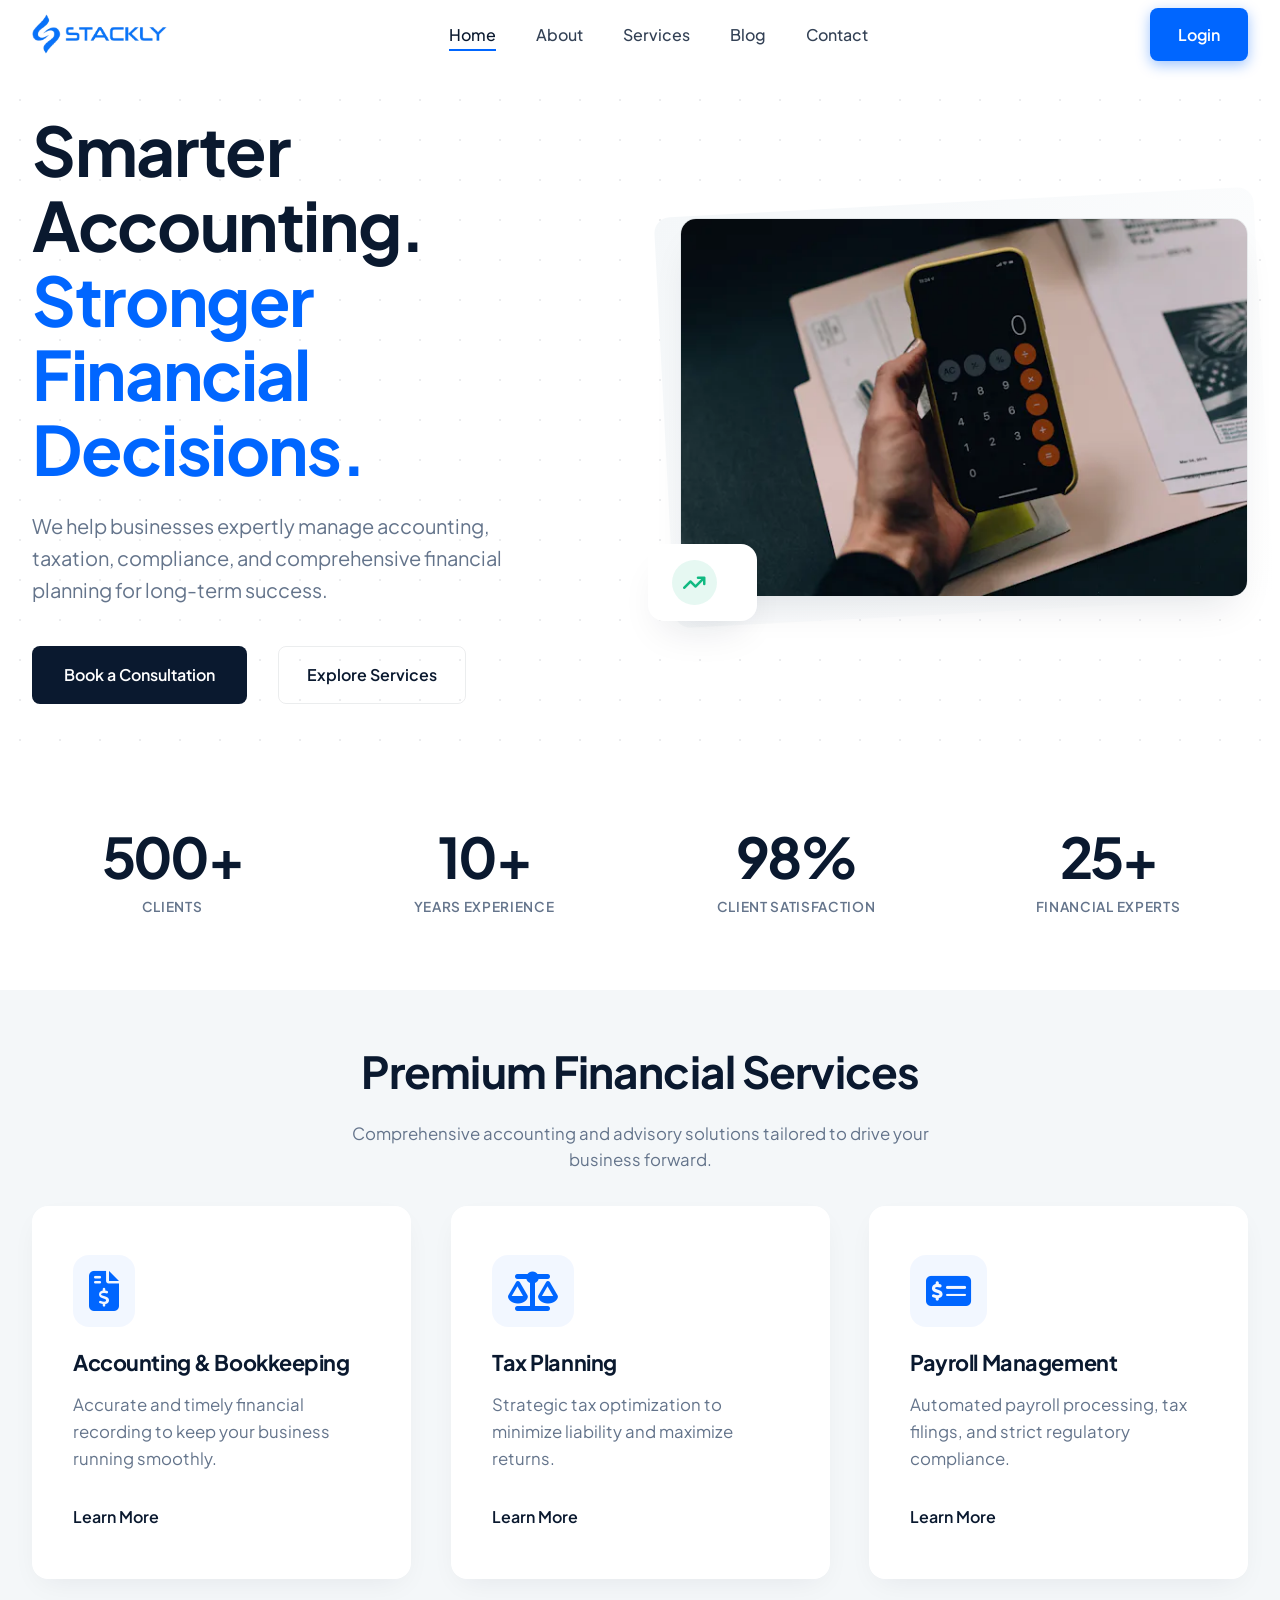
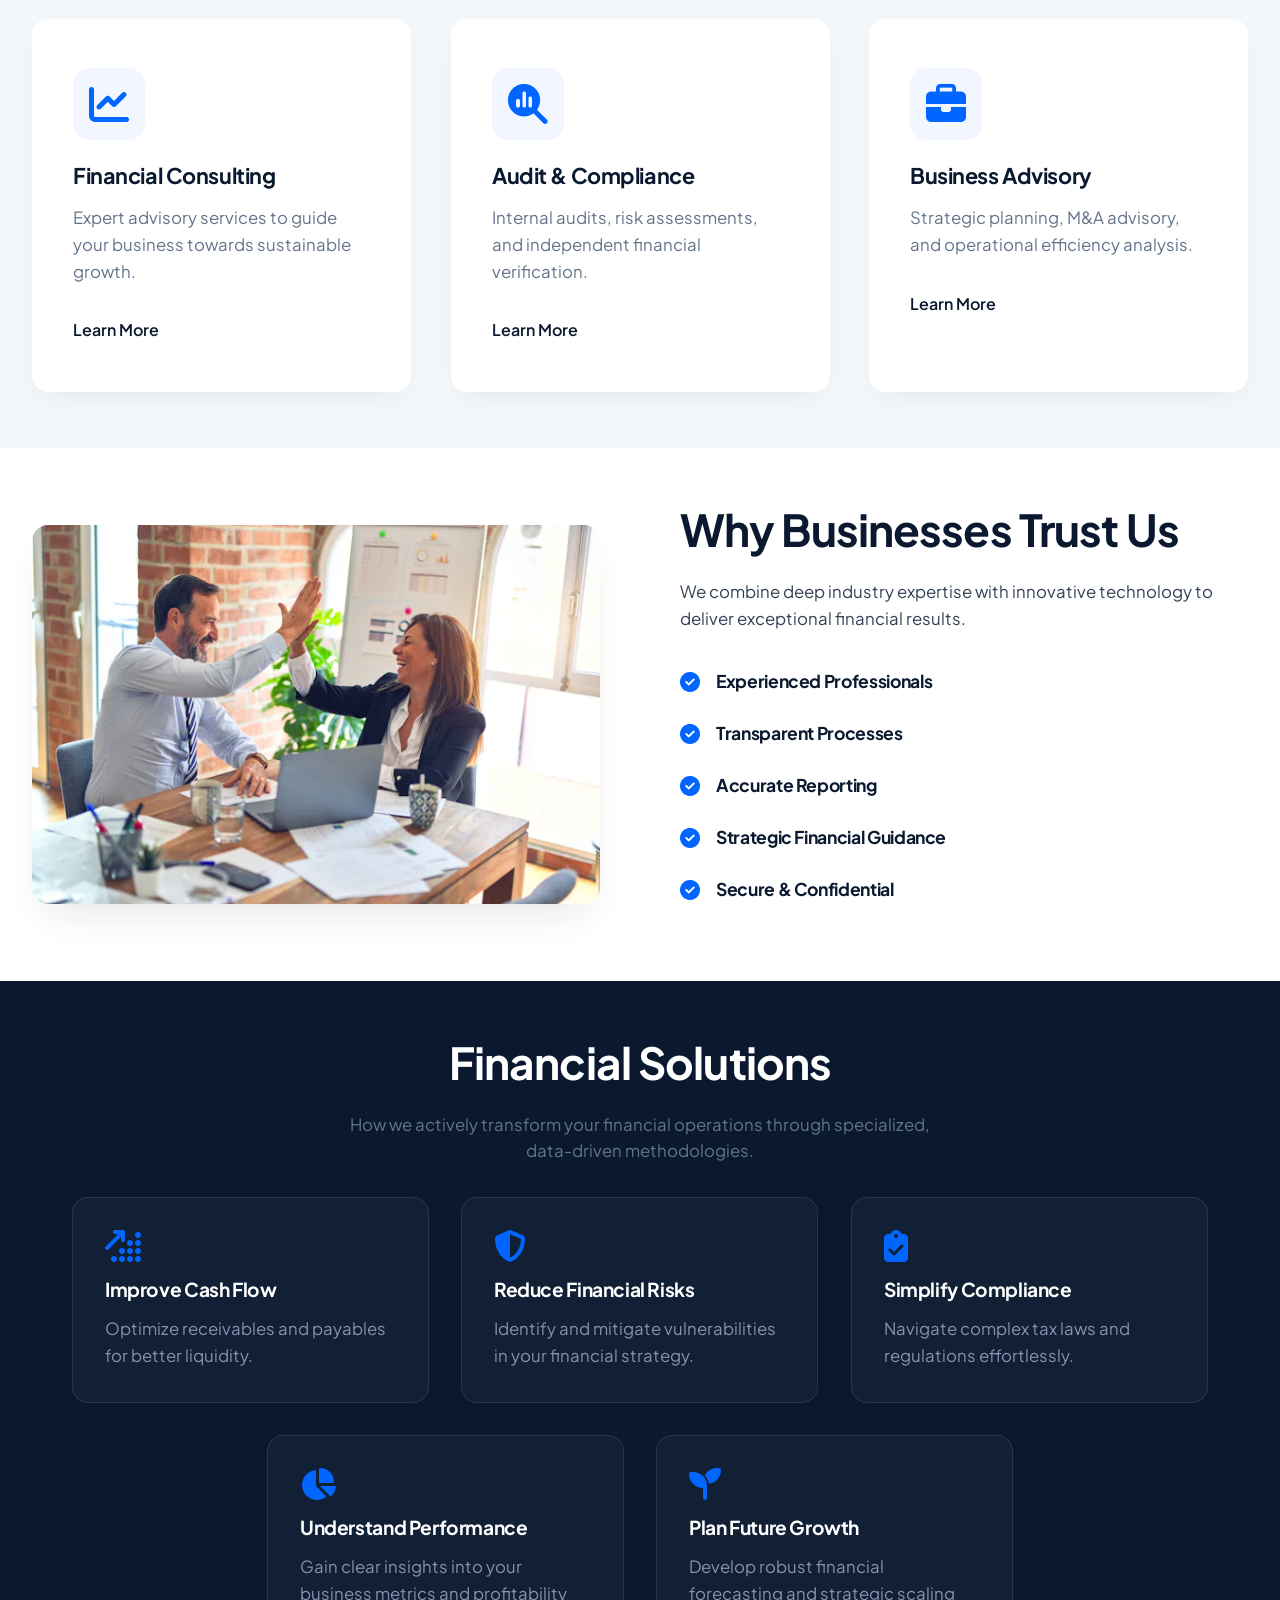
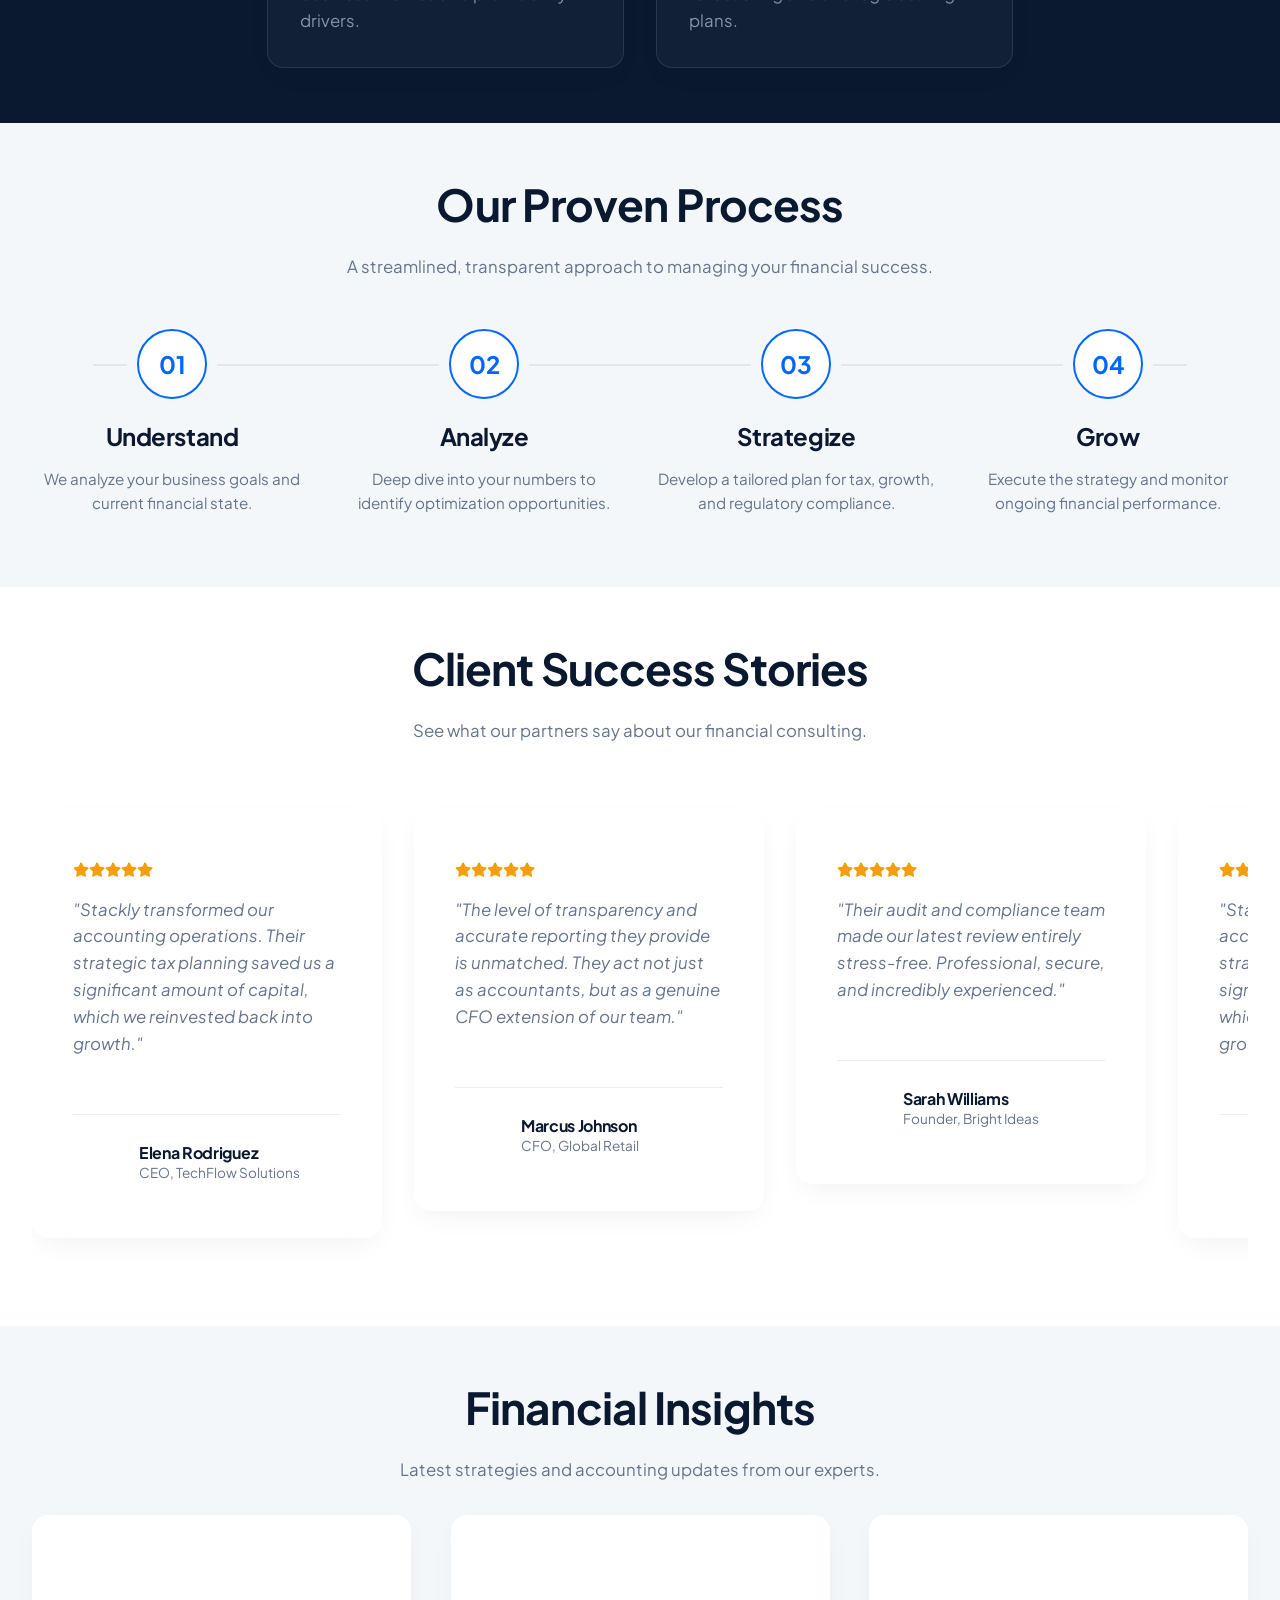
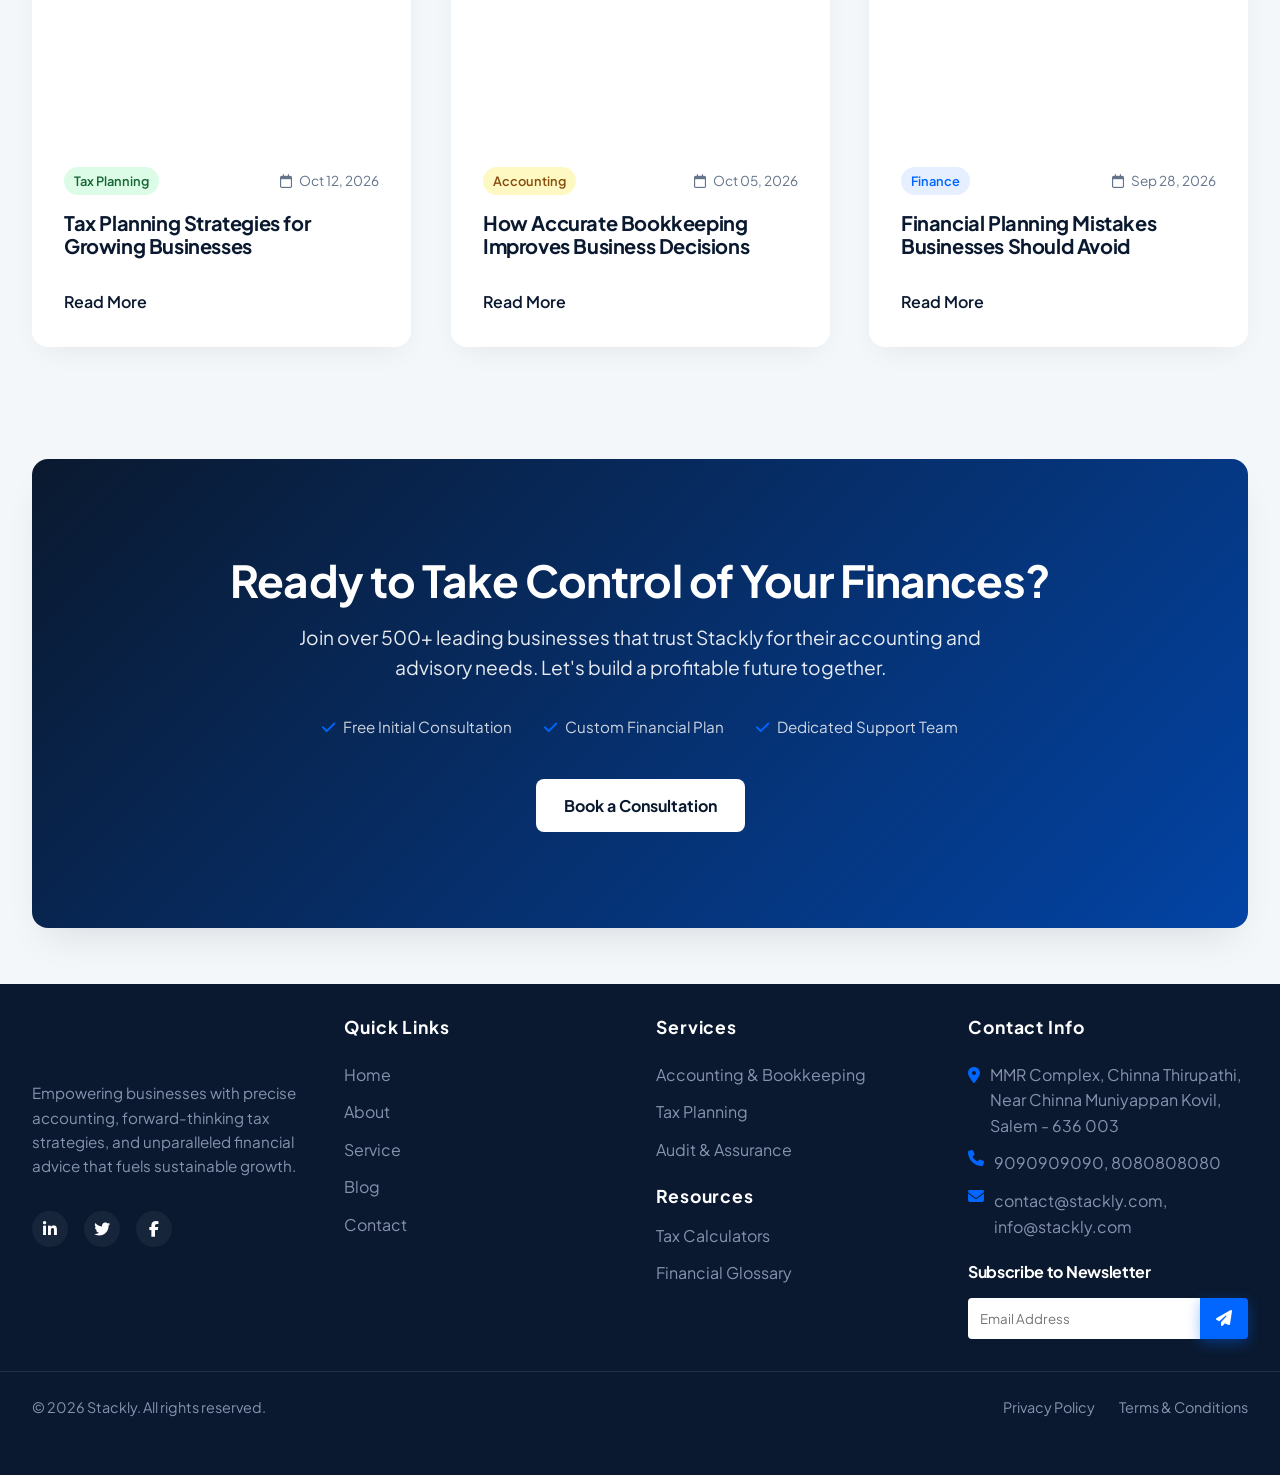
==== index.html @ 7c9b29d3 "Add files via upload" ====
<!DOCTYPE html>

<html lang="en">
<head>
<meta charset="utf-8"/>
<meta content="width=device-width, initial-scale=1.0" name="viewport"/>
<title>Home | Accounting</title>
<!-- Google Fonts -->
<link href="https://fonts.googleapis.com" rel="preconnect"/>
<link crossorigin="" href="https://fonts.gstatic.com" rel="preconnect"/>
<link href="https://fonts.googleapis.com/css2?family=Plus+Jakarta+Sans:wght@400;500;600;700;800&amp;display=swap" rel="stylesheet"/>
<!-- FontAwesome -->
<link href="https://cdnjs.cloudflare.com/ajax/libs/font-awesome/6.4.0/css/all.min.css" rel="stylesheet"/>
<!-- AOS Animation CSS -->
<link href="https://unpkg.com/aos@2.3.1/dist/aos.css" rel="stylesheet"/>
<!-- Custom CSS -->
<link href="css/style.css" rel="stylesheet"/>
</head>
<body class="preloader-active">

<!-- Preloader -->
<div id="preloader">
    <div class="preloader-content">
        <div class="preloader-logo-wrapper">
            <div class="preloader-glow"></div>
            <img src="logo-blue.webp" alt="Stackly Logo" class="preloader-logo">
        </div>
        <div class="preloader-bar-container">
            <div class="preloader-bar"></div>
        </div>
    </div>
</div>

<!-- Header / Navbar -->
<header class="navbar">
<div class="container nav-container">
<a class="logo" href="index.html"><img alt="Logo" src="logo-blue.webp" class="responsive-logo"/></a>
<nav class="nav-links">
<div class="mobile-only-logo" style="margin-bottom: 2rem;">
    <a href="index.html"><img alt="Logo" src="logo-blue.webp" class="responsive-logo"/></a>
</div>

<a class="active" href="index.html">Home</a>
<a class="" href="about.html">About</a>
<a class="" href="services.html">Services</a>
<a class="" href="blog.html">Blog</a>
<a class="" href="contact.html">Contact</a>

<div class="mobile-only-btn" style="margin-top: auto; padding-top: 2rem;">
    <a class="btn btn-primary" href="login.html" style="width: 100%; text-align: center;">Login</a>
</div>
</nav>
<div class="nav-actions"><a class="btn btn-primary" href="login.html">Login</a></div>
<div class="mobile-toggle">
<i class="fa-solid fa-bars"></i>
</div>
</div>
</header>
<main>
<!-- Section 1: Hero -->
<section class="hero">
<div class="container hero-grid">
<div class="hero-content" data-aos="fade-right">
<h1>Smarter Accounting. <br/><span style="color:var(--accent);">Stronger Financial Decisions.</span></h1>
<p>We help businesses expertly manage accounting, taxation, compliance, and comprehensive financial planning for long-term success.</p>
<div class="hero-buttons">
<a class="btn" href="contact.html" style="background-color: #0A192F; color: white; border: none; padding: 1rem 2rem; font-weight: 600;">Book a Consultation</a>
<a class="btn btn-outline" href="services.html" style="margin-left: 15px;">Explore Services</a></div>
</div>
<div class="hero-image" data-aos="fade-left" data-aos-delay="200" style="position:relative;">
<img alt="Financial Planning" loading="lazy" src="images/stackly_img_23.webp"/>
<!-- Subtle floating financial element -->
<div style="position:absolute; bottom:-1.5rem; left:-2rem; background:var(--bg-white); padding:1rem 1.5rem; border-radius:var(--radius-lg); box-shadow:var(--shadow-lg); display:flex; align-items:center; gap:1rem;  z-index:10;">
<div style="width:45px; height:45px; background:rgba(16, 185, 129, 0.1); color:#10B981; border-radius:50%; display:flex; align-items:center; justify-content:center; font-size:1.25rem;">
<i class="fa-solid fa-arrow-trend-up"></i>
</div>
<div>
</div>
</div>
</div>
</div>
</section>
<!-- Section 2: Trust / Statistics -->
<section class="section section-white">
<div class="container grid-4" data-aos="fade-up">
<div class="stat-item">
<h2 data-target="500">500+</h2>
<p>Clients</p>
</div>
<div class="stat-item">
<h2 data-target="10">10+</h2>
<p>Years Experience</p>
</div>
<div class="stat-item">
<h2 data-target="98">98%</h2>
<p>Client Satisfaction</p>
</div>
<div class="stat-item">
<h2 data-target="25">25+</h2>
<p>Financial Experts</p>
</div>
</div>
</section>
<!-- Section 3: Services Preview -->
<section class="section section-light">
<div class="container">
<div data-aos="zoom-in-up" data-aos-duration="800" style="text-align:center; margin-bottom: 2rem;">
<h2>Premium Financial Services</h2>
<p style="max-width:600px; margin:0 auto; color:var(--text-light);">Comprehensive accounting and advisory solutions tailored to drive your business forward.</p>
</div>
<div class="grid-3">
<div class="card" data-aos="zoom-in-up" data-aos-delay="100" data-aos-duration="800">
<i class="fa-solid fa-file-invoice-dollar card-icon"></i>
<h3>Accounting &amp; Bookkeeping</h3>
<p>Accurate and timely financial recording to keep your business running smoothly.</p>
<a class="card-link" href="404.html" onclick="window.location.href='404.html'; return false;">Learn More </a>
</div>
<div class="card" data-aos="zoom-in-up" data-aos-delay="200" data-aos-duration="800">
<i class="fa-solid fa-scale-balanced card-icon"></i>
<h3>Tax Planning</h3>
<p>Strategic tax optimization to minimize liability and maximize returns.</p>
<a class="card-link" href="404.html" onclick="window.location.href='404.html'; return false;">Learn More </a>
</div>
<div class="card" data-aos="zoom-in-up" data-aos-delay="300" data-aos-duration="800">
<i class="fa-solid fa-money-check-dollar card-icon"></i>
<h3>Payroll Management</h3>
<p>Automated payroll processing, tax filings, and strict regulatory compliance.</p>
<a class="card-link" href="404.html" onclick="window.location.href='404.html'; return false;">Learn More </a>
</div>
<div class="card" data-aos="zoom-in-up" data-aos-delay="400" data-aos-duration="800">
<i class="fa-solid fa-chart-line card-icon"></i>
<h3>Financial Consulting</h3>
<p>Expert advisory services to guide your business towards sustainable growth.</p>
<a class="card-link" href="404.html" onclick="window.location.href='404.html'; return false;">Learn More </a>
</div>
<div class="card" data-aos="zoom-in-up" data-aos-delay="500" data-aos-duration="800">
<i class="fa-solid fa-magnifying-glass-chart card-icon"></i>
<h3>Audit &amp; Compliance</h3>
<p>Internal audits, risk assessments, and independent financial verification.</p>
<a class="card-link" href="404.html" onclick="window.location.href='404.html'; return false;">Learn More </a>
</div>
<div class="card" data-aos="zoom-in-up" data-aos-delay="600" data-aos-duration="800">
<i class="fa-solid fa-briefcase card-icon"></i>
<h3>Business Advisory</h3>
<p>Strategic planning, M&amp;A advisory, and operational efficiency analysis.</p>
<a class="card-link" href="404.html" onclick="window.location.href='404.html'; return false;">Learn More </a>
</div>
</div>
</div>
</section>
<!-- Section 4: Why Choose Us -->
<section class="section section-white">
<div class="container grid-2">
<div data-aos="fade-right">
<img alt="Professional Financial Meeting" loading="lazy" src="images/stackly_img_24.webp" style="width:100%; border-radius:var(--radius-lg); box-shadow:var(--shadow-lg);"/>
</div>
<div>
<h2 data-aos="fade-left">Why Businesses Trust Us</h2>
<p data-aos="fade-left" data-aos-delay="100">We combine deep industry expertise with innovative technology to deliver exceptional financial results.</p>
<ul style="list-style:none; margin-top:2rem;">
<li data-aos="fade-left" data-aos-delay="150" style="margin-bottom:1.25rem; display:flex; gap:1rem; align-items:center;">
<div style="color:var(--accent); font-size:1.25rem;"><i class="fa-solid fa-check-circle"></i></div>
<h4 style="margin:0; font-size:1.1rem;">Experienced Professionals</h4>
</li>
<li data-aos="fade-left" data-aos-delay="250" style="margin-bottom:1.25rem; display:flex; gap:1rem; align-items:center;">
<div style="color:var(--accent); font-size:1.25rem;"><i class="fa-solid fa-check-circle"></i></div>
<h4 style="margin:0; font-size:1.1rem;">Transparent Processes</h4>
</li>
<li data-aos="fade-left" data-aos-delay="350" style="margin-bottom:1.25rem; display:flex; gap:1rem; align-items:center;">
<div style="color:var(--accent); font-size:1.25rem;"><i class="fa-solid fa-check-circle"></i></div>
<h4 style="margin:0; font-size:1.1rem;">Accurate Reporting</h4>
</li>
<li data-aos="fade-left" data-aos-delay="450" style="margin-bottom:1.25rem; display:flex; gap:1rem; align-items:center;">
<div style="color:var(--accent); font-size:1.25rem;"><i class="fa-solid fa-check-circle"></i></div>
<h4 style="margin:0; font-size:1.1rem;">Strategic Financial Guidance</h4>
</li>
<li data-aos="fade-left" data-aos-delay="550" style="margin-bottom:1.25rem; display:flex; gap:1rem; align-items:center;">
<div style="color:var(--accent); font-size:1.25rem;"><i class="fa-solid fa-check-circle"></i></div>
<h4 style="margin:0; font-size:1.1rem;">Secure &amp; Confidential</h4>
</li>
</ul>
</div>
</div>
</section>
<!-- Section 5: Financial Solutions -->
<section class="section section-dark">
<div class="container">
<div data-aos="fade-up" style="text-align:center; margin-bottom: 2rem;">
<h2>Financial Solutions</h2>
<p style="max-width:600px; margin:0 auto; color:var(--text-light);">How we actively transform your financial operations through specialized, data-driven methodologies.</p>
</div>
<div class="financial-grid">
<div class="card fin-card" data-aos="zoom-in" data-aos-delay="100" style="background:rgba(255,255,255,0.03); border:1px solid rgba(255,255,255,0.1); color:white; padding:2rem;">
<i class="fa-solid fa-arrow-up-right-dots" style="font-size:2rem; color:var(--accent); margin-bottom:1rem;"></i>
<h3 style="color:white; font-size:1.2rem;">Improve Cash Flow</h3>
<p style="color:#8892B0; margin:0;">Optimize receivables and payables for better liquidity.</p>
</div>
<div class="card fin-card" data-aos="zoom-in" data-aos-delay="200" style="background:rgba(255,255,255,0.03); border:1px solid rgba(255,255,255,0.1); color:white; padding:2rem;">
<i class="shake-target fa-solid fa-shield-halved" style="font-size:2rem; color:var(--accent); margin-bottom:1rem;"></i>
<h3 style="color:white; font-size:1.2rem;">Reduce Financial Risks</h3>
<p style="color:#8892B0; margin:0;">Identify and mitigate vulnerabilities in your financial strategy.</p>
</div>
<div class="card fin-card" data-aos="zoom-in" data-aos-delay="300" style="background:rgba(255,255,255,0.03); border:1px solid rgba(255,255,255,0.1); color:white; padding:2rem;">
<i class="shake-target fa-solid fa-clipboard-check" style="font-size:2rem; color:var(--accent); margin-bottom:1rem;"></i>
<h3 style="color:white; font-size:1.2rem;">Simplify Compliance</h3>
<p style="color:#8892B0; margin:0;">Navigate complex tax laws and regulations effortlessly.</p>
</div>
<div class="card fin-card" data-aos="zoom-in" data-aos-delay="400" style="background:rgba(255,255,255,0.03); border:1px solid rgba(255,255,255,0.1); color:white; padding:2rem">
<i class="shake-target fa-solid fa-chart-pie" style="font-size:2rem; color:var(--accent); margin-bottom:1rem;"></i>
<h3 style="color:white; font-size:1.2rem;">Understand Performance</h3>
<p style="color:#8892B0; margin:0;">Gain clear insights into your business metrics and profitability drivers.</p>
</div>
<div class="card fin-card" data-aos="zoom-in" data-aos-delay="500" style="background:rgba(255,255,255,0.03); border:1px solid rgba(255,255,255,0.1); color:white; padding:2rem">
<i class="shake-target fa-solid fa-seedling" style="font-size:2rem; color:var(--accent); margin-bottom:1rem;"></i>
<h3 style="color:white; font-size:1.2rem;">Plan Future Growth</h3>
<p style="color:#8892B0; margin:0;">Develop robust financial forecasting and strategic scaling plans.</p>
</div>
</div>
</div>
</section>
<!-- Section 6: Process -->
<section class="section section-light">
<div class="container">
<div data-aos="fade-up" style="text-align:center; margin-bottom: 2rem;">
<h2>Our Proven Process</h2>
<p style="max-width:600px; margin:0 auto; color:var(--text-light);">A streamlined, transparent approach to managing your financial success.</p>
</div>
<div class="timeline">
<div class="timeline-step" data-aos="fade-up" data-aos-delay="100">
<div class="timeline-icon">01</div>
<h3>Understand</h3>
<p style="color:var(--text-light); font-size:0.95rem;">We analyze your business goals and current financial state.</p>
</div>
<div class="timeline-step" data-aos="fade-up" data-aos-delay="200">
<div class="timeline-icon">02</div>
<h3>Analyze</h3>
<p style="color:var(--text-light); font-size:0.95rem;">Deep dive into your numbers to identify optimization opportunities.</p>
</div>
<div class="timeline-step" data-aos="fade-up" data-aos-delay="300">
<div class="timeline-icon">03</div>
<h3>Strategize</h3>
<p style="color:var(--text-light); font-size:0.95rem;">Develop a tailored plan for tax, growth, and regulatory compliance.</p>
</div>
<div class="timeline-step" data-aos="fade-up" data-aos-delay="400">
<div class="timeline-icon">04</div>
<h3>Grow</h3>
<p style="color:var(--text-light); font-size:0.95rem;">Execute the strategy and monitor ongoing financial performance.</p>
</div>
</div>
</div>
</section>
<!-- Section 7: Testimonials -->
<section class="section section-white">
<div class="container">
<div data-aos="fade-up" style="text-align:center; margin-bottom: 2rem;">
<h2>Client Success Stories</h2>
<p style="max-width:600px; margin:0 auto; color:var(--text-light);">See what our partners say about our financial consulting.</p>
</div>
<div class="marquee-container" style="overflow: hidden; white-space: nowrap; width: 100%; position: relative; padding: 2rem 0;"><div class="marquee-track"><div class="card testimonial-card" style="white-space: normal; min-width: 350px;">
<div>
<div class="testimonial-stars">
<i class="fa-solid fa-star"></i><i class="fa-solid fa-star"></i><i class="fa-solid fa-star"></i><i class="fa-solid fa-star"></i><i class="fa-solid fa-star"></i>
</div>
<p style="font-style: italic;">"Stackly transformed our accounting operations. Their strategic tax planning saved us a significant amount of capital, which we reinvested back into growth."</p>
</div>
<div class="testimonial-author">
<img alt="Client" loading="lazy" src="images/stackly_img_25.webp"/>
<div>
<h4 style="margin:0; font-size:1rem;">Elena Rodriguez</h4>
<p style="margin:0; font-size:0.85rem; color:var(--text-light);">CEO, TechFlow Solutions</p>
</div>
</div>
</div><div class="card testimonial-card" style="white-space: normal; min-width: 350px;">
<div>
<div class="testimonial-stars">
<i class="fa-solid fa-star"></i><i class="fa-solid fa-star"></i><i class="fa-solid fa-star"></i><i class="fa-solid fa-star"></i><i class="fa-solid fa-star"></i>
</div>
<p style="font-style: italic;">"The level of transparency and accurate reporting they provide is unmatched. They act not just as accountants, but as a genuine CFO extension of our team."</p>
</div>
<div class="testimonial-author">
<img alt="Client" loading="lazy" src="images/stackly_img_26.webp"/>
<div>
<h4 style="margin:0; font-size:1rem;">Marcus Johnson</h4>
<p style="margin:0; font-size:0.85rem; color:var(--text-light);">CFO, Global Retail</p>
</div>
</div>
</div><div class="card testimonial-card" style="white-space: normal; min-width: 350px;">
<div>
<div class="testimonial-stars">
<i class="fa-solid fa-star"></i><i class="fa-solid fa-star"></i><i class="fa-solid fa-star"></i><i class="fa-solid fa-star"></i><i class="fa-solid fa-star"></i>
</div>
<p style="font-style: italic;">"Their audit and compliance team made our latest review entirely stress-free. Professional, secure, and incredibly experienced."</p>
</div>
<div class="testimonial-author">
<img alt="Client" loading="lazy" src="images/stackly_img_27.webp"/>
<div>
<h4 style="margin:0; font-size:1rem;">Sarah Williams</h4>
<p style="margin:0; font-size:0.85rem; color:var(--text-light);">Founder, Bright Ideas</p>
</div>
</div>
</div><div class="card testimonial-card" style="white-space: normal; min-width: 350px;">
<div>
<div class="testimonial-stars">
<i class="fa-solid fa-star"></i><i class="fa-solid fa-star"></i><i class="fa-solid fa-star"></i><i class="fa-solid fa-star"></i><i class="fa-solid fa-star"></i>
</div>
<p style="font-style: italic;">"Stackly transformed our accounting operations. Their strategic tax planning saved us a significant amount of capital, which we reinvested back into growth."</p>
</div>
<div class="testimonial-author">
<img alt="Client" loading="lazy" src="images/stackly_img_25.webp"/>
<div>
<h4 style="margin:0; font-size:1rem;">David Chen</h4>
<p style="margin:0; font-size:0.85rem; color:var(--text-light);">Director, Nexus Corp</p>
</div>
</div>
</div><div class="card testimonial-card" style="white-space: normal; min-width: 350px;">
<div>
<div class="testimonial-stars">
<i class="fa-solid fa-star"></i><i class="fa-solid fa-star"></i><i class="fa-solid fa-star"></i><i class="fa-solid fa-star"></i><i class="fa-solid fa-star"></i>
</div>
<p style="font-style: italic;">"The level of transparency and accurate reporting they provide is unmatched. They act not just as accountants, but as a genuine CFO extension of our team."</p>
</div>
<div class="testimonial-author">
<img alt="Client" loading="lazy" src="images/stackly_img_26.webp"/>
<div>
<h4 style="margin:0; font-size:1rem;">Emily Carter</h4>
<p style="margin:0; font-size:0.85rem; color:var(--text-light);">VP Finance, Alpha Industries</p>
</div>
</div>
</div><div class="card testimonial-card" style="white-space: normal; min-width: 350px;">
<div>
<div class="testimonial-stars">
<i class="fa-solid fa-star"></i><i class="fa-solid fa-star"></i><i class="fa-solid fa-star"></i><i class="fa-solid fa-star"></i><i class="fa-solid fa-star"></i>
</div>
<p style="font-style: italic;">"Stackly transformed our accounting operations. Their strategic tax planning saved us a significant amount of capital, which we reinvested back into growth."</p>
</div>
<div class="testimonial-author">
<img alt="Client" loading="lazy" src="images/stackly_img_25.webp"/>
<div>
<h4 style="margin:0; font-size:1rem;">Elena Rodriguez</h4>
<p style="margin:0; font-size:0.85rem; color:var(--text-light);">CEO, TechFlow Solutions</p>
</div>
</div>
</div><div class="card testimonial-card" style="white-space: normal; min-width: 350px;">
<div>
<div class="testimonial-stars">
<i class="fa-solid fa-star"></i><i class="fa-solid fa-star"></i><i class="fa-solid fa-star"></i><i class="fa-solid fa-star"></i><i class="fa-solid fa-star"></i>
</div>
<p style="font-style: italic;">"The level of transparency and accurate reporting they provide is unmatched. They act not just as accountants, but as a genuine CFO extension of our team."</p>
</div>
<div class="testimonial-author">
<img alt="Client" loading="lazy" src="images/stackly_img_26.webp"/>
<div>
<h4 style="margin:0; font-size:1rem;">Marcus Johnson</h4>
<p style="margin:0; font-size:0.85rem; color:var(--text-light);">CFO, Global Retail</p>
</div>
</div>
</div><div class="card testimonial-card" style="white-space: normal; min-width: 350px;">
<div>
<div class="testimonial-stars">
<i class="fa-solid fa-star"></i><i class="fa-solid fa-star"></i><i class="fa-solid fa-star"></i><i class="fa-solid fa-star"></i><i class="fa-solid fa-star"></i>
</div>
<p style="font-style: italic;">"Their audit and compliance team made our latest review entirely stress-free. Professional, secure, and incredibly experienced."</p>
</div>
<div class="testimonial-author">
<img alt="Client" loading="lazy" src="images/stackly_img_27.webp"/>
<div>
<h4 style="margin:0; font-size:1rem;">Sarah Williams</h4>
<p style="margin:0; font-size:0.85rem; color:var(--text-light);">Founder, Bright Ideas</p>
</div>
</div>
</div><div class="card testimonial-card" style="white-space: normal; min-width: 350px;">
<div>
<div class="testimonial-stars">
<i class="fa-solid fa-star"></i><i class="fa-solid fa-star"></i><i class="fa-solid fa-star"></i><i class="fa-solid fa-star"></i><i class="fa-solid fa-star"></i>
</div>
<p style="font-style: italic;">"Stackly transformed our accounting operations. Their strategic tax planning saved us a significant amount of capital, which we reinvested back into growth."</p>
</div>
<div class="testimonial-author">
<img alt="Client" loading="lazy" src="images/stackly_img_25.webp"/>
<div>
<h4 style="margin:0; font-size:1rem;">David Chen</h4>
<p style="margin:0; font-size:0.85rem; color:var(--text-light);">Director, Nexus Corp</p>
</div>
</div>
</div><div class="card testimonial-card" style="white-space: normal; min-width: 350px;">
<div>
<div class="testimonial-stars">
<i class="fa-solid fa-star"></i><i class="fa-solid fa-star"></i><i class="fa-solid fa-star"></i><i class="fa-solid fa-star"></i><i class="fa-solid fa-star"></i>
</div>
<p style="font-style: italic;">"The level of transparency and accurate reporting they provide is unmatched. They act not just as accountants, but as a genuine CFO extension of our team."</p>
</div>
<div class="testimonial-author">
<img alt="Client" loading="lazy" src="images/stackly_img_26.webp"/>
<div>
<h4 style="margin:0; font-size:1rem;">Emily Carter</h4>
<p style="margin:0; font-size:0.85rem; color:var(--text-light);">VP Finance, Alpha Industries</p>
</div>
</div>
</div></div></div>
</div>
</section>
<!-- Section 8: Blog Preview -->
<section class="section section-light">
<div class="container">
<div data-aos="fade-up" style="text-align:center; margin-bottom: 2rem;">
<h2>Financial Insights</h2>
<p style="max-width:600px; margin:0 auto; color:var(--text-light);">Latest strategies and accounting updates from our experts.</p>
</div>
<div class="grid-3">
<div class="card" data-aos="fade-up" data-aos-delay="100" style="padding:0; border:none;">
<img alt="Financial illustration" loading="lazy" src="images/stackly_unique_1.webp" style="width:100%; height:220px; object-fit:cover; border-radius: var(--radius-lg) var(--radius-lg) 0 0;"/>
<div style="padding:2rem;">
<div style="display:flex; justify-content:space-between; align-items:center; margin-bottom:1rem; font-size:0.85rem;">
<span class="badge badge-success">Tax Planning</span>
<span style="color:var(--text-light);"><i class="fa-regular fa-calendar" style="margin-right:5px;"></i> Oct 12, 2026</span>
</div>
<h3 style="font-size:1.25rem;">Tax Planning Strategies for Growing Businesses</h3>
<a class="card-link" href="404.html" onclick="window.location.href='404.html'; return false;" style="margin-top:1rem;">Read More </a>
</div>
</div>
<div class="card" data-aos="fade-up" data-aos-delay="200" style="padding:0; border:none;">
<img alt="Financial illustration" loading="lazy" src="images/stackly_unique_2.webp" style="width:100%; height:220px; object-fit:cover; border-radius: var(--radius-lg) var(--radius-lg) 0 0;"/>
<div style="padding:2rem;">
<div style="display:flex; justify-content:space-between; align-items:center; margin-bottom:1rem; font-size:0.85rem;">
<span class="badge badge-warning">Accounting</span>
<span style="color:var(--text-light);"><i class="fa-regular fa-calendar" style="margin-right:5px;"></i> Oct 05, 2026</span>
</div>
<h3 style="font-size:1.25rem;">How Accurate Bookkeeping Improves Business Decisions</h3>
<a class="card-link" href="404.html" onclick="window.location.href='404.html'; return false;" style="margin-top:1rem;">Read More </a>
</div>
</div>
<div class="card" data-aos="fade-up" data-aos-delay="300" style="padding:0; border:none;">
<img alt="Financial illustration" loading="lazy" src="images/stackly_unique_3.webp" style="width:100%; height:220px; object-fit:cover; border-radius: var(--radius-lg) var(--radius-lg) 0 0;"/>
<div style="padding:2rem;">
<div style="display:flex; justify-content:space-between; align-items:center; margin-bottom:1rem; font-size:0.85rem;">
<span class="badge" style="background:rgba(0,102,255,0.1); color:var(--accent);">Finance</span>
<span style="color:var(--text-light);"><i class="fa-regular fa-calendar" style="margin-right:5px;"></i> Sep 28, 2026</span>
</div>
<h3 style="font-size:1.25rem;">Financial Planning Mistakes Businesses Should Avoid</h3>
<a class="card-link" href="404.html" onclick="window.location.href='404.html'; return false;" style="margin-top:1rem;">Read More </a>
</div>
</div>
</div>
</div>
</section>
<!-- Section 9: CTA -->
<section class="section">
<div class="container">
<div class="bg-animated" data-aos="zoom-in" style="text-align:center; padding: 6rem 3rem; border-radius:var(--radius-lg); box-shadow:var(--shadow-lg);">
<h2 style="color:white; margin-bottom:1rem;">Ready to Take Control of Your Finances?</h2>
<p style="margin-bottom:2rem; font-size:1.2rem; max-width:700px; margin-left:auto; margin-right:auto; color:rgba(255,255,255,0.9);">
Join over 500+ leading businesses that trust Stackly for their accounting and advisory needs. Let's build a profitable future together.
</p>
<div style="display:flex; gap: 2rem; justify-content:center; margin-bottom: 2.5rem; flex-wrap: wrap; color: rgba(255,255,255,0.8); font-size:0.95rem;">
    <span><i class="fa-solid fa-check" style="color:var(--accent); margin-right:5px;"></i> Free Initial Consultation</span>
    <span><i class="fa-solid fa-check" style="color:var(--accent); margin-right:5px;"></i> Custom Financial Plan</span>
    <span><i class="fa-solid fa-check" style="color:var(--accent); margin-right:5px;"></i> Dedicated Support Team</span>
</div>
<div style="display:flex; justify-content:center;">
<a class="btn btn-white" href="contact.html" style="color:var(--primary); font-weight:700;">Book a Consultation</a>
</div>
</div>
</div>
</section>
</main>
<!-- Footer -->
<footer class="footer" style="background-color: #0A192F; color: white; padding-top: 2rem;">
<div class="container grid-4">
<!-- Col 1: Logo & Info -->
<div>
<a class="logo" href="index.html" style="color:white; margin-bottom:1.5rem; display:flex; align-items:center; gap:0.5rem; font-size:1.5rem; font-weight:700; text-decoration:none;"><img alt="Logo" src="logo-blue.webp" class="responsive-logo"/></a>
<p style="color:#8892B0; margin-bottom:2rem; font-size:0.95rem; line-height:1.6;">Empowering businesses with precise accounting, forward-thinking tax strategies, and unparalleled financial advice that fuels sustainable growth.</p>
<div class="social-links" style="display:flex; gap:1rem;">
<a aria-label="Visit our social media" href="404.html" onmouseout="this.style.background='rgba(255,255,255,0.05)'" onmouseover="this.style.background='var(--primary)'" style="width:36px; height:36px; background:rgba(255,255,255,0.05); color:white; border-radius:50%; display:flex; align-items:center; justify-content:center; text-decoration:none; transition:0.2s;"><i class="fa-brands fa-linkedin-in"></i></a>
<a aria-label="Visit our social media" href="404.html" onmouseout="this.style.background='rgba(255,255,255,0.05)'" onmouseover="this.style.background='var(--primary)'" style="width:36px; height:36px; background:rgba(255,255,255,0.05); color:white; border-radius:50%; display:flex; align-items:center; justify-content:center; text-decoration:none; transition:0.2s;"><i class="fa-brands fa-twitter"></i></a>
<a href="404.html" onmouseout="this.style.background='rgba(255,255,255,0.05)'" onmouseover="this.style.background='var(--primary)'" style="width:36px; height:36px; background:rgba(255,255,255,0.05); color:white; border-radius:50%; display:flex; align-items:center; justify-content:center; text-decoration:none; transition:0.2s;"><i class="fa-brands fa-facebook-f"></i></a>
</div>
</div>
<!-- Col 2: Quick Links -->
<div>
<h4 style="color:white; margin-bottom:1.5rem; font-size:1.1rem; letter-spacing:0.05em;">Quick Links</h4>
<ul style="list-style:none; padding:0; margin:0;"><li style="margin-bottom:0.75rem;"><a href="index.html" onmouseout="this.style.color='#8892B0'" onmouseover="this.style.color='var(--accent)'" style="color:#8892B0; text-decoration:none; transition:0.2s;">Home</a></li><li style="margin-bottom:0.75rem;"><a href="about.html" onmouseout="this.style.color='#8892B0'" onmouseover="this.style.color='var(--accent)'" style="color:#8892B0; text-decoration:none; transition:0.2s;">About</a></li><li style="margin-bottom:0.75rem;"><a href="services.html" onmouseout="this.style.color='#8892B0'" onmouseover="this.style.color='var(--accent)'" style="color:#8892B0; text-decoration:none; transition:0.2s;">Service</a></li><li style="margin-bottom:0.75rem;"><a href="blog.html" onmouseout="this.style.color='#8892B0'" onmouseover="this.style.color='var(--accent)'" style="color:#8892B0; text-decoration:none; transition:0.2s;">Blog</a></li><li style="margin-bottom:0.75rem;"><a href="contact.html" onmouseout="this.style.color='#8892B0'" onmouseover="this.style.color='var(--accent)'" style="color:#8892B0; text-decoration:none; transition:0.2s;">Contact</a></li></ul>
</div>
<!-- Col 3: Services & Resources -->
<div>
<h4 style="color:white; margin-bottom:1.5rem; font-size:1.1rem; letter-spacing:0.05em;">Services</h4>
<ul style="list-style:none; padding:0; margin:0; margin-bottom:1.5rem;">
<li style="margin-bottom:0.75rem;"><a href="404.html" onmouseout="this.style.color='#8892B0'" onmouseover="this.style.color='var(--accent)'" style="color:#8892B0; text-decoration:none; transition:0.2s;">Accounting &amp; Bookkeeping</a></li>
<li style="margin-bottom:0.75rem;"><a href="404.html" onmouseout="this.style.color='#8892B0'" onmouseover="this.style.color='var(--accent)'" style="color:#8892B0; text-decoration:none; transition:0.2s;">Tax Planning</a></li>
<li style="margin-bottom:0.75rem;"><a href="404.html" onmouseout="this.style.color='#8892B0'" onmouseover="this.style.color='var(--accent)'" style="color:#8892B0; text-decoration:none; transition:0.2s;">Audit &amp; Assurance</a></li>
</ul>
<h4 style="color:white; margin-bottom:1rem; font-size:1.1rem; letter-spacing:0.05em;">Resources</h4>
<ul style="list-style:none; padding:0; margin:0;">
<li style="margin-bottom:0.75rem;"><a href="404.html" onmouseout="this.style.color='#8892B0'" onmouseover="this.style.color='var(--accent)'" style="color:#8892B0; text-decoration:none; transition:0.2s;">Tax Calculators</a></li>
<li style="margin-bottom:0.75rem;"><a href="404.html" onmouseout="this.style.color='#8892B0'" onmouseover="this.style.color='var(--accent)'" style="color:#8892B0; text-decoration:none; transition:0.2s;">Financial Glossary</a></li>
</ul>
</div>
<!-- Col 4: Contact & Newsletter -->
<div>
<h4 style="color:white; margin-bottom:1.5rem; font-size:1.1rem; letter-spacing:0.05em;">Contact Info</h4>
<ul style="list-style:none; padding:0; margin:0; margin-bottom:1.5rem;">
<li style="display:flex; gap:10px; color:#8892B0; margin-bottom:0.75rem; align-items:flex-start;"><i class="fa-solid fa-location-dot" style="margin-top:5px; color:var(--accent);"></i>  MMR Complex, Chinna Thirupathi, Near Chinna Muniyappan Kovil, Salem - 636 003</li>
<li style="display:flex; gap:10px; color:#8892B0; margin-bottom:0.75rem; align-items:flex-start;"><i class="fa-solid fa-phone" style="color:var(--accent);"></i> 9090909090, 8080808080</li>
<li style="display:flex; gap:10px; color:#8892B0; align-items:flex-start;"><i class="fa-solid fa-envelope" style="color:var(--accent);"></i> contact@stackly.com, info@stackly.com</li>
</ul>
<h4 style="color:white; margin-bottom:1rem; font-size:1rem;">Subscribe to Newsletter</h4>
<form data-success-action="404" novalidate="novalidate" style="display:flex;">
<input aria-label="Email Address for Newsletter" data-custom-required="true" id="dynamicField_index_1" placeholder="Email Address" style="padding:0.75rem; border:none; outline:none; border-radius:4px 0 0 4px; flex:1; font-family:inherit;" type="email"/>
<button aria-label="Subscribe to newsletter" class="btn btn-primary" style="border-radius:0 4px 4px 0; padding:0.75rem 1rem; flex-shrink:0;" type="submit"><i class="fa-solid fa-paper-plane"></i></button>
</form>
</div>
</div>
<!-- Bottom Bar -->
<div style="border-top: 1px solid rgba(255,255,255,0.1); margin-top: 2rem; padding: 1.5rem 0;">
<div class="container" style="display:flex; justify-content:space-between; align-items:center; flex-wrap:wrap; gap:1rem;">
<p style="color:#8892B0; margin:0; font-size:0.9rem;">© 2026 Stackly. All rights reserved.</p>
<div style="display:flex; gap:1.5rem;">
<a href="404.html" onclick="window.location.href='404.html'; return false;" onmouseout="this.style.color='#8892B0'" onmouseover="this.style.color='white'" style="color:#8892B0; text-decoration:none; font-size:0.9rem; transition:0.2s;">Privacy Policy</a>
<a href="404.html" onclick="window.location.href='404.html'; return false;" onmouseout="this.style.color='#8892B0'" onmouseover="this.style.color='white'" style="color:#8892B0; text-decoration:none; font-size:0.9rem; transition:0.2s;">Terms &amp; Conditions</a>
</div>
</div>
</div>
</footer>
<!-- AOS Animation JS -->
<script src="https://unpkg.com/aos@2.3.1/dist/aos.js"></script>
<!-- Custom JS -->
<script src="js/main.js"></script>
</body>
</html>
---- css/style.css ----
/* Desktop defaults */
.mobile-only-logo, .mobile-only-btn, .dash-mobile-logo { display: none; }

.responsive-logo { height: 40px ; width: auto ; max-width: 100%; object-fit: contain; }


:root {
  --primary: #0A192F; /* Ultra deep professional navy */
  --primary-light: #112240;
  --accent: #0066FF; /* Trustworthy Financial Blue */
  --accent-hover: #0052CC;
  --text-main: #334155;
  --text-light: #64748B;
  --bg-main: #F4F7F9; /* Very subtle cool gray/blue */
  --bg-white: #FFFFFF;
  --border: rgba(10, 25, 47, 0.08);
  --success: #10B981;
  --error: #EF4444;
  --radius: 8px;
  --radius-lg: 16px; /* Elegant rounded cards */
  --shadow: 0 10px 30px -10px rgba(10, 25, 47, 0.08); /* Soft, premium shadow */
  --shadow-lg: 0 20px 40px -15px rgba(10, 25, 47, 0.12);
  --transition: all 0.4s cubic-bezier(0.16, 1, 0.3, 1);
}

* {
  margin: 0;
  padding: 0;
  box-sizing: border-box;
}

html {
  scroll-behavior: smooth;
}

body {
  font-family: 'Plus Jakarta Sans', sans-serif;
  color: var(--text-main);
  background-color: var(--bg-main);
  line-height: 1.6;
  overflow-x: hidden;
  -webkit-font-smoothing: antialiased;
}

/* Typography */
h1, h2, h3, h4, h5, h6 {
  color: var(--primary);
  font-weight: 700;
  line-height: 1.15;
  letter-spacing: -0.02em;
}

h1 { font-size: 3.75rem; margin-bottom: 1.5rem; }
h2 { font-size: 2.75rem; margin-bottom: 1.5rem; }
h3 { font-size: 1.5rem; margin-bottom: 1rem; }
p { margin-bottom: 1rem; font-size: 1.05rem; }
a { text-decoration: none; color: var(--accent); transition: var(--transition); }
a:hover { color: var(--accent-hover); }

/* Layout */
.container {
  width: 100%;
  max-width: 1280px;
  margin: 0 auto;
  padding: 0 2rem;
}

.section { padding: 6rem 0; }
.section-light { background-color: var(--bg-main); }
.section-white { background-color: var(--bg-white); }
.section-dark { background-color: var(--primary); color: var(--bg-white); }
.section-dark h1, .section-dark h2, .section-dark h3 { color: var(--bg-white); }
.section-dark p { color: #8892B0; }

/* Buttons */
.btn {
  display: inline-flex;
  align-items: center;
  justify-content: center;
  gap: 0.5rem;
  padding: 0.85rem 1.75rem;
  border-radius: var(--radius);
  font-weight: 600;
  cursor: pointer;
  transition: var(--transition);
  border: none;
  font-size: 1rem;
}
.btn-primary { 
  background-color: var(--accent); 
  color: var(--bg-white); 
  box-shadow: 0 4px 14px 0 rgba(0, 102, 255, 0.39);
}
.btn-primary:hover { 
  background-color: var(--accent-hover); 
  transform: translateY(-2px); 
  box-shadow: 0 6px 20px rgba(0, 102, 255, 0.23); 
}
.btn-outline { 
  background-color: transparent; 
  border: 1.5px solid var(--border); 
  color: var(--primary); 
}
.btn-outline:hover { 
  border-color: var(--accent); 
  color: var(--accent); 
  background-color: rgba(0, 102, 255, 0.04);
}
.btn-white { background-color: var(--bg-white); color: var(--primary); }
.btn-white:hover { transform: translateY(-2px); box-shadow: var(--shadow); }
.btn-block { display: flex; width: 100%; }

/* Navbar - Premium Glassmorphism */
.navbar {
  position: fixed;
  top: 0;
  width: 100%;
  background-color: rgba(255, 255, 255, 0.95);
  backdrop-filter: blur(10px);
  padding: 0.5rem 0;
  z-index: 1000;
  transition: var(--transition);
  border-bottom: 1px solid transparent;
}
.navbar.scrolled { 
  padding: 0.25rem 0; 
  border-bottom: 1px solid var(--border);
  background-color: rgba(255, 255, 255, 0.98);
  box-shadow: 0 4px 20px rgba(0,0,0,0.03); 
}
.nav-container { display: flex; justify-content: space-between; align-items: center; }
.logo { font-size: 1.5rem; font-weight: 800; color: var(--primary); display: flex; align-items: center; gap: 0.5rem; letter-spacing: -0.03em; }
.logo i { color: var(--accent); }

    

    .nav-links { display: flex; gap: 2.5rem; align-items: center; }
.nav-links a { color: var(--text-main); font-weight: 500; position: relative; }
.nav-links a::after {
  content: '';
  position: absolute;
  width: 0;
  height: 2px;
  bottom: -4px;
  left: 0;
  background-color: var(--accent);
  transition: var(--transition);
}
.nav-links a:hover::after, .nav-links a.active::after { width: 100%; }
.nav-links a:hover, .nav-links a.active { color: var(--primary); }
.nav-actions { display: flex; gap: 1rem; align-items: center; }
.mobile-toggle { display: none; font-size: 1.5rem; cursor: pointer; color: var(--primary); }

/* Hero Section */
.hero {
  padding: 10rem 0 6rem;
  background-color: var(--bg-white);
  /* Subtle geometric pattern */
  background-image: radial-gradient(var(--border) 1px, transparent 1px);
  background-size: 40px 40px;
  min-height: 85vh;
  display: flex;
  align-items: center;
}
.hero-grid { display: grid; grid-template-columns: 1fr 1fr; gap: 5rem; align-items: center; }
.hero-content h1 { font-size: 4.25rem; line-height: 1.1; }
.hero-content p { font-size: 1.25rem; color: var(--text-light); margin-bottom: 2.5rem; max-width: 90%; }
.hero-buttons { display: flex; gap: 1rem; }
.hero-image { position: relative; }
.hero-image::before {
  content: '';
  position: absolute;
  inset: -1rem;
  border-radius: var(--radius-lg);
  background: linear-gradient(135deg, var(--bg-main), var(--bg-white));
  z-index: -1;
  transform: rotate(-3deg);
}
.hero-image img { width: 100%; border-radius: var(--radius-lg); box-shadow: var(--shadow-lg); border: 1px solid var(--border); }

/* Grid Layouts */
.grid-3 { display: grid; grid-template-columns: repeat(3, 1fr); gap: 2.5rem; }
.grid-4 { display: grid; grid-template-columns: repeat(4, 1fr); gap: 2rem; }
.grid-2 { display: grid; grid-template-columns: repeat(2, 1fr); gap: 5rem; align-items: center; }

/* Cards */
.card {
  background: var(--bg-white);
  padding: 3rem 2.5rem;
  border-radius: var(--radius-lg);
  box-shadow: var(--shadow);
  transition: var(--transition);
  border: 1px solid rgba(255, 255, 255, 0.5); /* Inner border for premium feel */
  position: relative;
  overflow: hidden;
  z-index: 1;
}
.card::before {
  content: '';
  position: absolute;
  top: 0; left: 0; width: 100%; height: 100%;
  background: linear-gradient(180deg, rgba(255,255,255,0) 0%, rgba(244, 247, 249, 0.5) 100%);
  z-index: -1;
  opacity: 0;
  transition: var(--transition);
}
.card:hover { transform: translateY(-8px); box-shadow: var(--shadow-lg); border-color: var(--border); }
.card:hover::before { opacity: 1; }
.card-icon { font-size: 2.5rem; color: var(--accent); margin-bottom: 1.5rem; display: inline-block; padding: 1rem; background: rgba(0, 102, 255, 0.05); border-radius: var(--radius-lg); }
.card h3 { margin-bottom: 1rem; font-size: 1.35rem; }
.card p { color: var(--text-light); margin-bottom: 2rem; }
.card-link { font-weight: 600; display: inline-flex; align-items: center; gap: 0.5rem; color: var(--primary); }
.card-link:hover { color: var(--accent); gap: 0.75rem; }

/* Stats */
.stat-item { text-align: center; }
.stat-item h2 { font-size: 3.5rem; color: var(--primary); margin-bottom: 0.5rem; letter-spacing: -0.05em; }
.stat-item p { font-weight: 600; color: var(--text-light); text-transform: uppercase; letter-spacing: 0.05em; font-size: 0.85rem; }

/* Forms */
.form-group { margin-bottom: 1.5rem; }
.form-label { display: block; margin-bottom: 0.5rem; font-weight: 600; color: var(--primary); font-size: 0.95rem; }
.form-control {
  width: 100%;
  padding: 0.85rem 1.25rem;
  border: 1px solid var(--border);
  border-radius: var(--radius);
  font-family: inherit;
  transition: var(--transition);
  background-color: var(--bg-white);
  color: var(--text-main);
}
.form-control:focus { outline: none; border-color: var(--accent); box-shadow: 0 0 0 4px rgba(0,102,255,0.1); }
.form-error { color: var(--error); font-size: 0.875rem; margin-top: 0.35rem; display: none; }
.form-control.invalid { border-color: var(--error); }
.form-control.invalid + .form-error { display: block; }

/* Dashboards */
.dashboard-layout { display: flex; min-height: 100vh; background: var(--bg-main); }
.sidebar {
  width: 280px;
  background: var(--primary);
  color: var(--bg-white);
  padding: 2rem 0;
  display: flex;
  flex-direction: column;
  position: fixed;
  height: 100vh;
  border-right: 1px solid rgba(255,255,255,0.05);
}
.sidebar-logo { padding: 0 2rem 2rem; border-bottom: 1px solid rgba(255,255,255,0.05); margin-bottom: 1.5rem; }
.sidebar-logo a { color: var(--bg-white); font-size: 1.5rem; font-weight: 800; display: flex; align-items: center; gap: 0.5rem; }
.sidebar-logo i { color: var(--accent); }
.sidebar-menu { flex: 1; overflow-y: auto; padding: 0 1rem; }
.sidebar-menu a {
  display: flex; align-items: center; gap: 1rem; padding: 1rem 1.25rem;
  color: #8892B0; border-radius: var(--radius); margin-bottom: 0.5rem;
  font-weight: 500; transition: var(--transition);
}
.sidebar-menu a:hover, .sidebar-menu a.active { background: rgba(0, 102, 255, 0.1); color: var(--bg-white); }
.sidebar-menu a.active { border-left: 3px solid var(--accent); border-radius: 0 var(--radius) var(--radius) 0; }
.dashboard-main { flex: 1; margin-left: 280px; padding: 2.5rem; }
.dashboard-header { display: flex; justify-content: space-between; align-items: center; margin-bottom: 2.5rem; background: var(--bg-white); padding: 1.25rem 2rem; border-radius: var(--radius-lg); box-shadow: var(--shadow); border: 1px solid var(--border); }
.dash-card { background: var(--bg-white); padding: 1.75rem; border-radius: var(--radius-lg); box-shadow: var(--shadow); border: 1px solid var(--border); transition: var(--transition); }
.dash-card:hover { transform: translateY(-3px); box-shadow: var(--shadow-lg); }
.dash-card-header { display: flex; justify-content: space-between; align-items: center; margin-bottom: 1rem; }
.dash-card-title { font-size: 0.95rem; color: var(--text-light); font-weight: 600; text-transform: uppercase; letter-spacing: 0.05em; }
.dash-card-value { font-size: 2.25rem; font-weight: 700; color: var(--primary); letter-spacing: -0.03em; }
.chart-container { background: var(--bg-white); padding: 2rem; border-radius: var(--radius-lg); box-shadow: var(--shadow); border: 1px solid var(--border); margin-top: 2rem; }

/* Tables */
.table-container { overflow-x: auto; background: var(--bg-white); border-radius: var(--radius-lg); box-shadow: var(--shadow); border: 1px solid var(--border); margin-top: 2rem; }
table { width: 100%; border-collapse: separate; border-spacing: 0; }
th, td { padding: 1.25rem 1.5rem; text-align: left; border-bottom: 1px solid var(--border); }
th { background: rgba(244, 247, 249, 0.5); font-weight: 600; color: var(--text-light); text-transform: uppercase; font-size: 0.85rem; letter-spacing: 0.05em; }
tr:last-child td { border-bottom: none; }
tr:hover td { background: rgba(244, 247, 249, 0.5); }
.badge { padding: 0.35rem 0.85rem; border-radius: 99px; font-size: 0.85rem; font-weight: 600; }
.badge-success { background: rgba(16, 185, 129, 0.1); color: #059669; }
.badge-warning { background: rgba(245, 158, 11, 0.1); color: #D97706; }

/* Footer */
.footer { background: var(--primary); color: #8892B0; padding: 6rem 0 2rem; border-top: 1px solid var(--border); }
.footer-grid { display: grid; grid-template-columns: 2fr 1fr 1fr 1.5fr; gap: 4rem; margin-bottom: 4rem; }
.footer-logo { font-size: 1.75rem; font-weight: 800; color: var(--bg-white); display: flex; align-items: center; gap: 0.5rem; margin-bottom: 1.5rem; letter-spacing: -0.03em; }
.footer-logo i { color: var(--accent); }
.footer h4 { color: var(--bg-white); margin-bottom: 1.5rem; font-size: 1.1rem; }
.footer-links { list-style: none; }
.footer-links li { margin-bottom: 0.85rem; }
.footer-links a { color: #8892B0; transition: var(--transition); }
.footer-links a:hover { color: var(--accent); padding-left: 5px; }
.footer-bottom { padding-top: 2rem; border-top: 1px solid rgba(255,255,255,0.05); display: flex; justify-content: space-between; align-items: center; font-size: 0.95rem; }
.social-links { display: flex; gap: 1rem; }
.social-links a { display: inline-flex; align-items: center; justify-content: center; width: 40px; height: 40px; border-radius: 50%; background: rgba(255,255,255,0.05); color: var(--bg-white); transition: var(--transition); }
.social-links a:hover { background: var(--accent); transform: translateY(-3px); }

/* Auth Pages */
.auth-page { min-height: 100vh; display: flex; align-items: center; justify-content: center; background: var(--bg-main); background-image: radial-gradient(var(--border) 1px, transparent 1px); background-size: 40px 40px; padding: 2rem; }
.auth-card { background: var(--bg-white); padding: 3.5rem; border-radius: var(--radius-lg); box-shadow: var(--shadow-lg); border: 1px solid var(--border); width: 100%; max-width: 480px; }
.auth-header { text-align: center; margin-bottom: 2.5rem; }
.auth-header .logo { justify-content: center; margin-bottom: 1rem; }

/* Responsive */




@keyframes float { 0% { transform: translateY(0px); } 50% { transform: translateY(-10px); } 100% { transform: translateY(0px); } }

/* Timeline component */
.timeline { display: flex; justify-content: space-between; position: relative; gap: 2rem; margin-top: 3rem; }
.timeline::before { content: ''; position: absolute; top: 35px; left: 5%; width: 90%; height: 2px; background: var(--border); z-index: 0; }
.timeline-step { flex: 1; text-align: center; position: relative; z-index: 1; }
.timeline-icon { width: 70px; height: 70px; background: var(--bg-white); border: 2px solid var(--accent); color: var(--accent); border-radius: 50%; display: flex; align-items: center; justify-content: center; font-size: 1.5rem; font-weight: 700; margin: 0 auto 1.5rem; box-shadow: 0 0 0 10px var(--bg-main); transition: var(--transition); }
.timeline-step:hover .timeline-icon { background: var(--accent); color: var(--bg-white); transform: scale(1.1); }

/* Animated Gradient CTA */
.bg-animated {
    background: linear-gradient(-45deg, #0A192F, #112240, #0052CC, #0A192F);
    background-size: 400% 400%;
    animation: gradientBG 12s ease infinite;
}
@keyframes gradientBG {
    0% { background-position: 0% 50%; }
    50% { background-position: 100% 50%; }
    100% { background-position: 0% 50%; }
}

/* Testimonial specific */
.testimonial-card { display: flex; flex-direction: column; justify-content: space-between; height: 100%; }
.testimonial-stars { color: #F59E0B; margin-bottom: 1rem; font-size: 0.9rem; }
.testimonial-author { display: flex; align-items: center; gap: 1rem; margin-top: 1.5rem; border-top: 1px solid var(--border); padding-top: 1.5rem; }
.testimonial-author img { width: 50px; height: 50px; border-radius: 50%; object-fit: cover; }



/* =========================================
   SCROLL UX & BACK TO TOP
========================================= */
html { 
    scroll-behavior: smooth; 
}

body, html { 
    overflow-x: hidden; 
    max-width: 100%; 
}

/* Back to Top Button */
.back-to-top {
    position: fixed;
    bottom: 30px;
    right: 30px;
    width: 45px;
    height: 45px;
    background-color: var(--primary);
    color: white;
    border: none;
    border-radius: 50%;
    display: flex;
    align-items: center;
    justify-content: center;
    font-size: 1.2rem;
    cursor: pointer;
    opacity: 0;
    visibility: hidden;
    transform: translateY(20px);
    transition: all 0.3s cubic-bezier(0.4, 0, 0.2, 1);
    z-index: 999;
    box-shadow: 0 4px 12px rgba(10, 25, 47, 0.2);
}

.back-to-top.visible {
    opacity: 1;
    visibility: visible;
    transform: translateY(0);
}

.back-to-top:hover {
    background-color: var(--accent);
    transform: translateY(-3px);
    box-shadow: 0 6px 16px rgba(0, 102, 255, 0.3);
}

/* =========================================
   COMPREHENSIVE RESPONSIVE DESIGN (320px -> 1440px)
========================================= */

/* 1440px - Ultra Wide Displays */


/* 1024px - Laptops / Landscape Tablets */


/* 768px - Portrait Tablets / Large Phones */


/* 425px, 375px, 320px - Mobile Devices */



/* =========================================
   PERFORMANCE & HARDWARE ACCELERATION
========================================= */
/* Hint browser to utilize GPU for scroll animations */
[data-aos] {
    will-change: transform, opacity;
}

/* Prevent layout shifts (CLS) on image load */
img {
    content-visibility: auto;
}


/* =========================================
   ACCESSIBILITY (A11Y) FOCUS STATES
========================================= */
/* Ensure keyboard navigators can clearly see where they are */
:focus-visible {
    outline: 3px solid #0066FF;
    outline-offset: 3px;
    border-radius: 2px;
}

input:focus-visible, select:focus-visible, textarea:focus-visible, button:focus-visible {
    outline: 3px solid #0066FF;
    outline-offset: 2px;
}

/* Screen reader only utility class for invisible textual context */
.sr-only {
    position: absolute;
    width: 1px;
    height: 1px;
    padding: 0;
    margin: -1px;
    overflow: hidden;
    clip: rect(0, 0, 0, 0);
    white-space: nowrap;
    border-width: 0;
}


/* =========================================
   GLOBAL SPACING & GAP NORMALIZATION
========================================= */
/* Strip default top margins to prevent elements from pushing containers down unexpectedly */
h1, h2, h3, h4, h5, h6, p {
    margin-top: 0;
}

/* Remove default inline baseline gap below images */
img {
    display: block;
}

/* Tighten global section padding to remove excessive blank space */
.section {
    padding: 3.5rem 0 ;
}

/* Prevent Hero sections from stretching unnecessarily via 100vh */
.hero {
    min-height: auto ;
    padding: 7rem 0 4rem 0 ;
}

/* Eliminate dead space inside cards and final container elements */
.card > *:last-child, 
.section > .container > *:last-child,
.dashboard-card > *:last-child {
    margin-bottom: 0 ;
}

/* Tighten Footer spacing */
.footer {
    padding-top: 3.5rem ;
}
.footer > div[style*="margin-top: 4rem;"] {
    margin-top: 2rem ;
}

/* Responsive spacing reductions */






/* =========================================
   CUSTOM ICON SHAKE ANIMATION
========================================= */
@keyframes shakeIcon {
    0%, 100% { transform: translateX(0) rotate(0); }
    15% { transform: translateX(-4px) rotate(-8deg); }
    30% { transform: translateX(4px) rotate(8deg); }
    45% { transform: translateX(-4px) rotate(-8deg); }
    60% { transform: translateX(4px) rotate(8deg); }
    75% { transform: translateX(-2px) rotate(-4deg); }
}

.shake-target {
    display: inline-block;
    transition: transform 0.2s ease;
}

.card:hover .shake-target {
    animation: shakeIcon 0.7s cubic-bezier(.36,.07,.19,.97) both;
}

    /* DASHBOARD SPA STYLES */
    .dashboard-container { display: flex; height: 100vh; overflow: hidden; background: #f8fafc; }
    .sidebar { width: 260px; flex-shrink: 0; background: var(--primary); color: white; display: flex; flex-direction: column; overflow-y: auto; z-index: 100; transition: 0.3s; }
    .dashboard-body { flex: 1; display: flex; flex-direction: column; overflow: hidden; background: #f8fafc; }
    .dash-header { height: 70px; display: flex; align-items: center; justify-content: space-between; padding: 0 2rem; background: white; border-bottom: 1px solid #e2e8f0; flex-shrink: 0; }
    .dash-content-area { flex: 1; overflow-y: auto; padding: 2rem; }
    
    .dash-section { display: none; opacity: 0; transform: translateY(15px); transition: opacity 0.4s ease, transform 0.4s ease; }
    .dash-section.active { display: block; opacity: 1; transform: translateY(0); }
    
    .table-container { overflow-x: auto; background: white; border-radius: 8px; box-shadow: 0 1px 3px rgba(0,0,0,0.1); margin-top: 1.5rem; }
    .data-table { width: 100%; border-collapse: collapse; min-width: 700px; }
    .data-table th, .data-table td { padding: 1rem 1.5rem; text-align: left; border-bottom: 1px solid #f1f5f9; }
    .data-table th { background: #f8fafc; font-weight: 600; color: var(--text-light); }
    .badge { padding: 4px 10px; border-radius: 20px; font-size: 0.8rem; font-weight: 600; }
    .badge-success { background: #dcfce7; color: #166534; }
    .badge-warning { background: #fef9c3; color: #854d0e; }
    .badge-danger { background: #fee2e2; color: #991b1b; }
    
    .action-btn { padding: 6px 12px; border-radius: 4px; border: none; cursor: pointer; font-size: 0.85rem; font-weight: 500; }
    .action-view { background: #eff6ff; color: #1d4ed8; }
    .action-edit { background: #fef3c7; color: #b45309; }
    .action-delete { background: #fee2e2; color: #b91c1c; }
    
    
    
/* =========================================
   NEW MEGA DASHBOARD ALIGNMENT V2
========================================= */
.dash-layout-mega { display: flex; height: 100vh; overflow: hidden; background: #f8fafc; font-family: 'Plus Jakarta Sans', sans-serif; }
.dash-sidebar-mega { width: 240px; flex-shrink:0; background: var(--primary); color: white; display: flex; flex-direction: column; z-index: 10; transition: transform 0.3s ease; }
.dash-sidebar-mega .logo { padding: 1.2rem; font-size: 1.3rem; font-weight: bold; border-bottom: 1px solid rgba(255,255,255,0.1); text-decoration: none; color: white; display: flex; align-items: center; gap: 8px; }
.dash-nav-mega { flex: 1; padding: 1rem 0; overflow-y: auto; }
.dash-nav-item-mega { display: flex; align-items: center; gap: 12px; padding: 0.75rem 1.5rem; color: rgba(255,255,255,0.7); text-decoration: none; font-size: 0.95rem; font-weight: 500; transition: 0.2s; }
.dash-nav-item-mega:hover, .dash-nav-item-mega.active { background: rgba(255,255,255,0.1); color: white; border-left: 4px solid var(--accent); }
.dash-main-mega { flex: 1; display: flex; flex-direction: column; min-width: 0; }
.dash-header-mega { height: 65px; flex-shrink:0; display: flex; align-items: center; justify-content: space-between; padding: 0 1.5rem; background: white; border-bottom: 1px solid #e2e8f0; }
.dash-header-search-mega { display: flex; align-items: center; background: #f1f5f9; padding: 0.5rem 1rem; border-radius: 6px; width: 300px; }
.dash-header-search-mega input { border: none; background: transparent; outline: none; margin-left: 8px; width: 100%; font-family: inherit; }
.dash-body-mega { flex: 1; overflow-y: auto; padding: 1.5rem; background: #f8fafc; }
.dash-section-mega { display: none; animation: fadeInMega 0.4s ease forwards; opacity: 0; }
.dash-section-mega.active { display: block; }
@keyframes fadeInMega { from { opacity: 0; transform: translateY(15px); } to { opacity: 1; transform: translateY(0); } }

/* Cards & Grid */
.dash-grid-2-mega { display: grid; grid-template-columns: repeat(auto-fit, minmax(min(100%, 350px), 1fr)); gap: 1.5rem; margin-bottom: 1.5rem; }
.dash-grid-3-mega { display: grid; grid-template-columns: repeat(auto-fit, minmax(min(100%, 250px), 1fr)); gap: 1.5rem; margin-bottom: 1.5rem; }
.dash-grid-4-mega { display: grid; grid-template-columns: repeat(auto-fit, minmax(200px, 1fr)); gap: 1.5rem; margin-bottom: 1.5rem; }
.dash-card-mega { background: white; padding: 1.5rem; border-radius: 8px; box-shadow: 0 2px 4px rgba(0,0,0,0.02); margin-bottom: 1.5rem; border: 1px solid #e2e8f0; }
.dash-card-mega h3 { font-size: 1.05rem; margin-bottom: 1rem; color: #1e293b; font-weight:600; }
.dash-card-title-mega { font-size: 0.85rem; color: #64748b; text-transform: uppercase; letter-spacing: 0.05em; margin-bottom: 0.5rem; font-weight:600; }
.dash-card-value-mega { font-size: 1.8rem; font-weight: 700; color: #0f172a; }

/* Tables */
.table-wrap-mega { overflow-x: auto; }
.dash-table-mega { width: 100%; border-collapse: collapse; min-width: 600px; }
.dash-table-mega th, .dash-table-mega td { padding: 1rem; text-align: left; border-bottom: 1px solid #f1f5f9; font-size: 0.95rem; }
.dash-table-mega th { background: #f8fafc; color: #64748b; font-weight: 600; }

.dash-mobile-overlay-mega { display: none; position: fixed; top: 0; left: 0; width: 100%; height: 100%; background: rgba(0,0,0,0.5); z-index: 5; }


.error-message { display: block; font-size: 12px; margin-top: 4px; min-height: 16px; overflow-wrap: anywhere; color: #dc2626; }


/* Marquee Animation */
.marquee-track { display: inline-flex; gap: 2rem; animation: marquee 20s linear infinite; }
.marquee-track:hover { animation-play-state: paused; }
@keyframes marquee { 0% { transform: translateX(0); } 100% { transform: translateX(-50%); } }
/ *   M o b i l e   R e s p o n s i v e n e s s   F i x e s   * / 
 
 
 
 / *   R e s p o n s i v e   L o g o   * / 
 
 . r e s p o n s i v e - l o g o   { 
 
         h e i g h t :   5 0 p x ; 
 
         w i d t h :   a u t o ; 
 
 } 
 
 
 
 @ m e d i a   ( m a x - w i d t h :   7 6 8 p x )   { 
 
         . r e s p o n s i v e - l o g o   { 
 
                 h e i g h t :   3 5 p x ; 
 
         } 
 
         
 
         / *   F i x   H e r o   s e c t i o n   b u t t o n s   o v e r f l o w   * / 
 
         . h e r o - b u t t o n s   { 
 
                 f l e x - d i r e c t i o n :   c o l u m n ; 
 
                 w i d t h :   1 0 0 % ; 
 
                 g a p :   1 r e m ; 
 
         } 
 
         . h e r o - b u t t o n s   . b t n   { 
 
                 w i d t h :   1 0 0 % ; 
 
                 t e x t - a l i g n :   c e n t e r ; 
 
         } 
 
 
 
         / *   F i x   F i n a n c i a l   S o l u t i o n s   b o x e s   2 - 2 - 1   t o   1   p e r   r o w   * / 
 
         . s e c t i o n - d a r k   . c a r d [ s t y l e * = " f l e x :   1   1 " ] , 
 
         . s e c t i o n - d a r k   d i v [ s t y l e * = " f l e x :   1   1 " ]   { 
 
                 f l e x :   1   1   1 0 0 %   ! i m p o r t a n t ; 
 
                 m a x - w i d t h :   1 0 0 %   ! i m p o r t a n t ; 
 
         } 
 
 
 
         / *   F i x   T i m e l i n e   /   P r o v e n   P r o c e s s   * / 
 
         . t i m e l i n e - s t e p   { 
 
                 f l e x - d i r e c t i o n :   c o l u m n   ! i m p o r t a n t ; 
 
                 a l i g n - i t e m s :   c e n t e r   ! i m p o r t a n t ; 
 
                 t e x t - a l i g n :   c e n t e r   ! i m p o r t a n t ; 
 
         } 
 
         . t i m e l i n e : : b e f o r e   { 
 
                 d i s p l a y :   n o n e ;   / *   H i d e   t h e   c o n n e c t i n g   l i n e   o n   m o b i l e   f o r   b e t t e r   m o b i l e   U I   * / 
 
         } 
 
         
 
         / *   F i x   g e n e r a l   o v e r f l o w   i s s u e s   * / 
 
         . c o n t a i n e r   { 
 
                 p a d d i n g - l e f t :   1 5 p x   ! i m p o r t a n t ; 
 
                 p a d d i n g - r i g h t :   1 5 p x   ! i m p o r t a n t ; 
 
                 m a x - w i d t h :   1 0 0 %   ! i m p o r t a n t ; 
 
                 o v e r f l o w - x :   h i d d e n ; 
 
         } 
 
         
 
         / *   E n s u r e   n o   t e x t   o r   h e a d i n g s   o v e r f l o w   * / 
 
         h 1 ,   h 2 ,   h 3 ,   h 4 ,   h 5 ,   h 6 ,   p   { 
 
                 w o r d - w r a p :   b r e a k - w o r d ; 
 
                 o v e r f l o w - w r a p :   b r e a k - w o r d ; 
 
         } 
 
 } 
 
 
 
 / *   E x t r a   M o b i l e   O v e r r i d e s   * / 
 
 @ m e d i a   ( m a x - w i d t h :   7 6 8 p x )   { 
 
         b o d y ,   h t m l   { 
 
                 o v e r f l o w - x :   h i d d e n   ! i m p o r t a n t ; 
 
                 w i d t h :   1 0 0 v w ; 
 
         } 
 
         
 
         / *   F i n a n c i a l   S o l u t i o n   m o b i l e   f i x   * / 
 
         . s e c t i o n - d a r k   . c a r d   { 
 
                 f l e x :   1   1   1 0 0 %   ! i m p o r t a n t ; 
 
                 m a x - w i d t h :   1 0 0 %   ! i m p o r t a n t ; 
 
         } 
 
         
 
         / *   F o o t e r   S t a c k   p r o p e r l y   * / 
 
         . f o o t e r - g r i d   { 
 
                 d i s p l a y :   f l e x   ! i m p o r t a n t ; 
 
                 f l e x - d i r e c t i o n :   c o l u m n   ! i m p o r t a n t ; 
 
         } 
 
         . f o o t e r   . g r i d - 4   >   d i v   { 
 
                 m a r g i n - b o t t o m :   2 r e m ; 
 
         } 
 
         
 
         / *   F o r m   o v e r f l o w   f i x   * / 
 
         f o r m [ s t y l e * = " d i s p l a y : f l e x " ]   { 
 
                 f l e x - d i r e c t i o n :   c o l u m n   ! i m p o r t a n t ; 
 
         } 
 
         f o r m [ s t y l e * = " d i s p l a y : f l e x " ]   i n p u t   { 
 
                 b o r d e r - r a d i u s :   4 p x   ! i m p o r t a n t ; 
 
                 w i d t h :   1 0 0 % ; 
 
                 m a r g i n - b o t t o m :   0 . 5 r e m ; 
 
         } 
 
         f o r m [ s t y l e * = " d i s p l a y : f l e x " ]   b u t t o n   { 
 
                 b o r d e r - r a d i u s :   4 p x   ! i m p o r t a n t ; 
 
                 w i d t h :   1 0 0 % ; 
 
                 f l e x - s h r i n k :   1   ! i m p o r t a n t ; 
 
         } 
 
 } 
 
 
/* Dashboard Mega Grid fixes for mobile */


 
 / *   R e s p o n s i v e   L o g o   * / 
 
 . r e s p o n s i v e - l o g o   { 
 
         h e i g h t :   4 0 p x ; 
 
         w i d t h :   a u t o ; 
 
 } 
 
 
 
 @ m e d i a   ( m a x - w i d t h :   7 6 8 p x )   { 
 
         . r e s p o n s i v e - l o g o   { 
 
                 h e i g h t :   2 5 p x   ! i m p o r t a n t ;   / *   R e d u c e d   f o r   m o b i l e   * / 
 
         } 
 
 } 
 
 


/* ==========================================================================
   COMPREHENSIVE RESPONSIVE DESIGN (320px to 1440px+)
   ========================================================================== */

/* 1440px+ (Ultra Wide) */
@media (min-width: 1440px) {
    .container { max-width: 1280px; margin: 0 auto; }
}

/* 1024px (Laptops / Tablets Landscape) */
@media (max-width: 1024px) {
    /* Layout */
    .grid-4, .grid-3 { grid-template-columns: repeat(2, minmax(0, 1fr)); }
    .hero-grid { grid-template-columns: 1fr; text-align: center; gap: 3rem; }
    
    /* Hero */
    .hero-content h1 { font-size: 3.25rem; }
    .hero-content p { margin: 0 auto 2.5rem; }
    .hero-buttons { justify-content: center; }
    
    /* Dashboard Sidebar */
    .dash-sidebar-mega { 
        position: fixed; 
        left: -300px; 
        top: 0; 
        height: 100vh; 
        z-index: 1000; 
        transition: 0.3s ease; 
        width: 280px; 
        max-width: 80vw;
    }
    .dash-sidebar-mega.open { left: 0; }
    
    .dash-main-mega { margin-left: 0; width: 100%; max-width: 100vw; }
}

/* 768px (Tablets Portrait / Large Phones) */
@media (max-width: 768px) {
/* Robust Mobile Forms */
    form {
        display: flex;
        flex-direction: column;
    }
    form input, form button, form select {
        width: 100%;
        box-sizing: border-box;
    }
    .newsletter-form {
        display: flex;
        flex-direction: column;
        background: transparent;
        padding: 0;
        border-radius: 0;
    }
    /* Compact Table Cells on Mobile */
    .dash-table-mega th, .dash-table-mega td, table th, table td {
        padding: 0.75rem 0.5rem;
        font-size: 0.85rem;
    }
    .action-btn {
        padding: 0.4rem 0.6rem;
        font-size: 0.8rem;
    }

    body, html { overflow-x: hidden ; width: 100%; position: relative; }
    
    /* Typography & Spacing */
    h1 { font-size: 2.25rem ; line-height: 1.2 ; }
    h2 { font-size: 1.75rem ; line-height: 1.3 ; }
    .section { padding: 3rem 0; }
    
    /* Grids & Cards */
    .grid-2, .grid-3, .grid-4 { grid-template-columns: minmax(0, 1fr) ; gap: 1.5rem; }
    .card, .testimonial-card { min-width: 0; max-width: 100% ; flex: 1 1 100% ; }
    
    /* Forms */
    
    
    /* Fix the white blob background circle on the blog subscription form on mobile */
    .bg-animated form {
        background: transparent ;
        padding: 0 ;
        border-radius: 0 ;
    }
    .bg-animated form input {
        background: white ;
        padding: 0.85rem 1.25rem ;
    }

    
    
    .auth-card { padding: 2.5rem 2rem; margin: 0; width: 100%; max-width: 400px; border-radius: 12px; }
    .auth-page { padding: 1rem; }
    
    /* Navbar */
    .nav-links, .nav-actions { display: none; }

    .nav-links.active {
        display: flex;
        flex-direction: column;
        position: fixed;
        top: 0; left: 0;
        width: 300px; max-width: 85vw;
        height: 100vh;
        background: var(--bg-white);
        padding: 2rem;
        box-shadow: 2px 0 15px rgba(0,0,0,0.15);
        z-index: 1000;
        gap: 1.5rem;
        overflow-y: auto;
        transform: translateX(0);
        transition: transform 0.3s ease;
    }
    
    

    .nav-links {
        transform: translateX(-100%);
    }
    
    .grid-form-2 { grid-template-columns: 1fr; }
    .newsletter-form { flex-direction: column; background: transparent; padding: 0; border-radius: 0; }
    .newsletter-form input { border-radius: 4px; width: 100%; }
    .newsletter-form button { border-radius: 4px; width: 100%; }
    .dash-inline-form { flex-direction: column; }

    
    .mobile-only-logo { display: block ; }
    .mobile-only-btn { display: block ; }
    
    
    
    .mobile-toggle {
        z-index: 1001;
        position: relative;
    }
    
    /* Make the original logo inside the header hide on mobile so it doesn't look weird if we want to mimic the screenshot exactly */
    /* wait, usually we keep the header logo. Let's leave header logo alone. */

    .mobile-toggle { display: block; font-size: 1.5rem; background: none; border: none; color: var(--text-main); cursor: pointer; }
    
    
    /* Logo */
    
    
    /* Timeline / Process */
    .timeline { flex-direction: column; gap: 2rem; margin-top: 2rem; }
    .timeline::before { display: none; }
    .timeline-step { display: flex ; flex-direction: column ; align-items: center ; text-align: center ; gap: 1rem; }
    .timeline-icon { margin: 0; }
    
    /* Footer */
    .footer-grid { grid-template-columns: minmax(0, 1fr) ; gap: 2rem; text-align: center; }
    /* Center all footer content on mobile */
    .footer {
        text-align: center ;
    }
    .footer .logo {
        justify-content: center ;
    }
    .footer .social-links {
        justify-content: center ;
        margin-bottom: 2rem ;
    }
    .footer ul li {
        justify-content: center ;
        text-align: center ;
    }
    .footer form {
        align-items: center ; 
    }

    .footer-logo { justify-content: center; margin-bottom: 1rem ; }
    .social-links { justify-content: center; }
    .footer-bottom { flex-direction: column; gap: 1rem; text-align: center; }
    
    /* Dashboard */
    
    
    .dash-header-mega { height: auto ; flex-direction: row ; align-items: center ; justify-content: space-between ; padding: 1rem ; }
    .dash-header-mega > div { width: auto ; justify-content: flex-start ; gap: 15px ; }
    
    /* Hide the text 'Admin User' on mobile to save space */
    #profileNameDisplay { display: none ; }
    
    /* Make the logo look perfectly aligned with the hamburger */
    .dash-mobile-logo { display: flex ; align-items: center ; }
    .dash-mobile-logo img { height: 25px ; }
    .dashboard-mobile-toggle { padding: 0 ; margin: 0 ; display: flex ; align-items: center ; }

    .dash-header-search-mega { display: none ; }
    .dash-grid-2-mega, .dash-grid-3-mega, .dash-grid-4-mega { grid-template-columns: minmax(0, 1fr) ; gap: 1rem; }
    .dash-card-mega { padding: 1rem; }
    .dash-table-wrapper-mega { overflow-x: auto; width: 100%; -webkit-overflow-scrolling: touch; }
    table { width: 100%; min-width: 600px; } /* Force scroll inside wrapper */
}

/* 480px, 430px, 414px, 390px, 375px, 320px (Small Mobile) */
@media (max-width: 480px) {
    /* Extreme vertical compression for Auth pages to fit on one screen */
    .auth-page { padding: 0.5rem; min-height: 100vh; display: flex; align-items: center; justify-content: center; }
    .auth-card { padding: 1.25rem 1rem ; }
    .auth-header { margin-bottom: 1rem ; }
    .auth-header h2 { margin-top: 0.25rem ; margin-bottom: 0.25rem ; font-size: 1.4rem ; }
    .auth-header p { font-size: 0.85rem ; margin-bottom: 0 ; }
    .form-group { margin-bottom: 0.75rem ; }
    .form-label { margin-bottom: 0.25rem ; font-size: 0.85rem ; }
    .form-control { padding: 0.6rem 1rem ; font-size: 0.9rem ; }
    .responsive-logo { height: 35px ; }

    /* Hero Buttons */
    .hero-buttons { flex-direction: column; width: 100%; gap: 1rem; }
    .hero-buttons .btn { width: 100%; text-align: center; }
    
    /* Dashboard specific tweaks */
    
    
    
    /* Spacing */
    .container { padding-left: 15px ; padding-right: 15px ; }
}



    100% { transform: rotate(360deg); }
}

/* =========================================
   PRELOADER
========================================= */
body.preloader-active {
    overflow: hidden ;
}
#preloader {
    position: fixed;
    top: 0;
    left: 0;
    width: 100%;
    height: 100vh;
    background: radial-gradient(circle at center, #ffffff 0%, #f0f7ff 100%);
    z-index: 999999;
    display: flex;
    align-items: center;
    justify-content: center;
    transition: transform 0.7s cubic-bezier(0.77, 0, 0.175, 1), opacity 0.7s ease;
    opacity: 1;
    transform: translateY(0);
}
#preloader.preloader-hidden {
    transform: translateY(-100%);
    opacity: 0;
}
.preloader-content {
    display: flex;
    flex-direction: column;
    align-items: center;
    gap: 2.5rem;
}
.preloader-logo-wrapper {
    position: relative;
    display: inline-flex;
    align-items: center;
    justify-content: center;
}
.preloader-logo {
    height: 50px;
    width: auto;
    position: relative;
    z-index: 2;
    animation: preloaderFloat 3s ease-in-out infinite;
}
.preloader-glow {
    position: absolute;
    top: 50%;
    left: 50%;
    transform: translate(-50%, -50%);
    width: 100px;
    height: 100px;
    background: var(--primary, #0066ff);
    filter: blur(40px);
    opacity: 0.15;
    z-index: 1;
    animation: preloaderGlow 2s ease-in-out infinite alternate;
}
.preloader-bar-container {
    width: 150px;
    height: 3px;
    background: rgba(0, 102, 255, 0.1);
    border-radius: 99px;
    overflow: hidden;
    position: relative;
}
.preloader-bar {
    position: absolute;
    top: 0;
    left: 0;
    height: 100%;
    width: 30%;
    background: var(--primary, #0066ff);
    border-radius: 99px;
    animation: preloaderSlide 1.5s cubic-bezier(0.65, 0, 0.35, 1) infinite;
}
@keyframes preloaderFloat {
    0%, 100% { transform: translateY(0); }
    50% { transform: translateY(-8px); }
}
@keyframes preloaderGlow {
    0% { opacity: 0.1; transform: translate(-50%, -50%) scale(0.8); }
    100% { opacity: 0.25; transform: translate(-50%, -50%) scale(1.2); }
}
@keyframes preloaderSlide {
    0% { left: -30%; width: 30%; }
    50% { width: 60%; }
    100% { left: 100%; width: 30%; }
}


/* Financial Solutions Grid */
.financial-grid {
    display: flex;
    flex-wrap: wrap;
    gap: 2rem;
    justify-content: center;
}
.fin-card {
    flex: 0 1 calc(32% - 2rem); /* Allows 3 cards per row */
    min-width: 300px;
}

@media (max-width: 768px) {
    .financial-grid {
        flex-direction: column;
    }
    .fin-card {
        flex: 1 1 100%;
        min-width: 100%;
    }
}
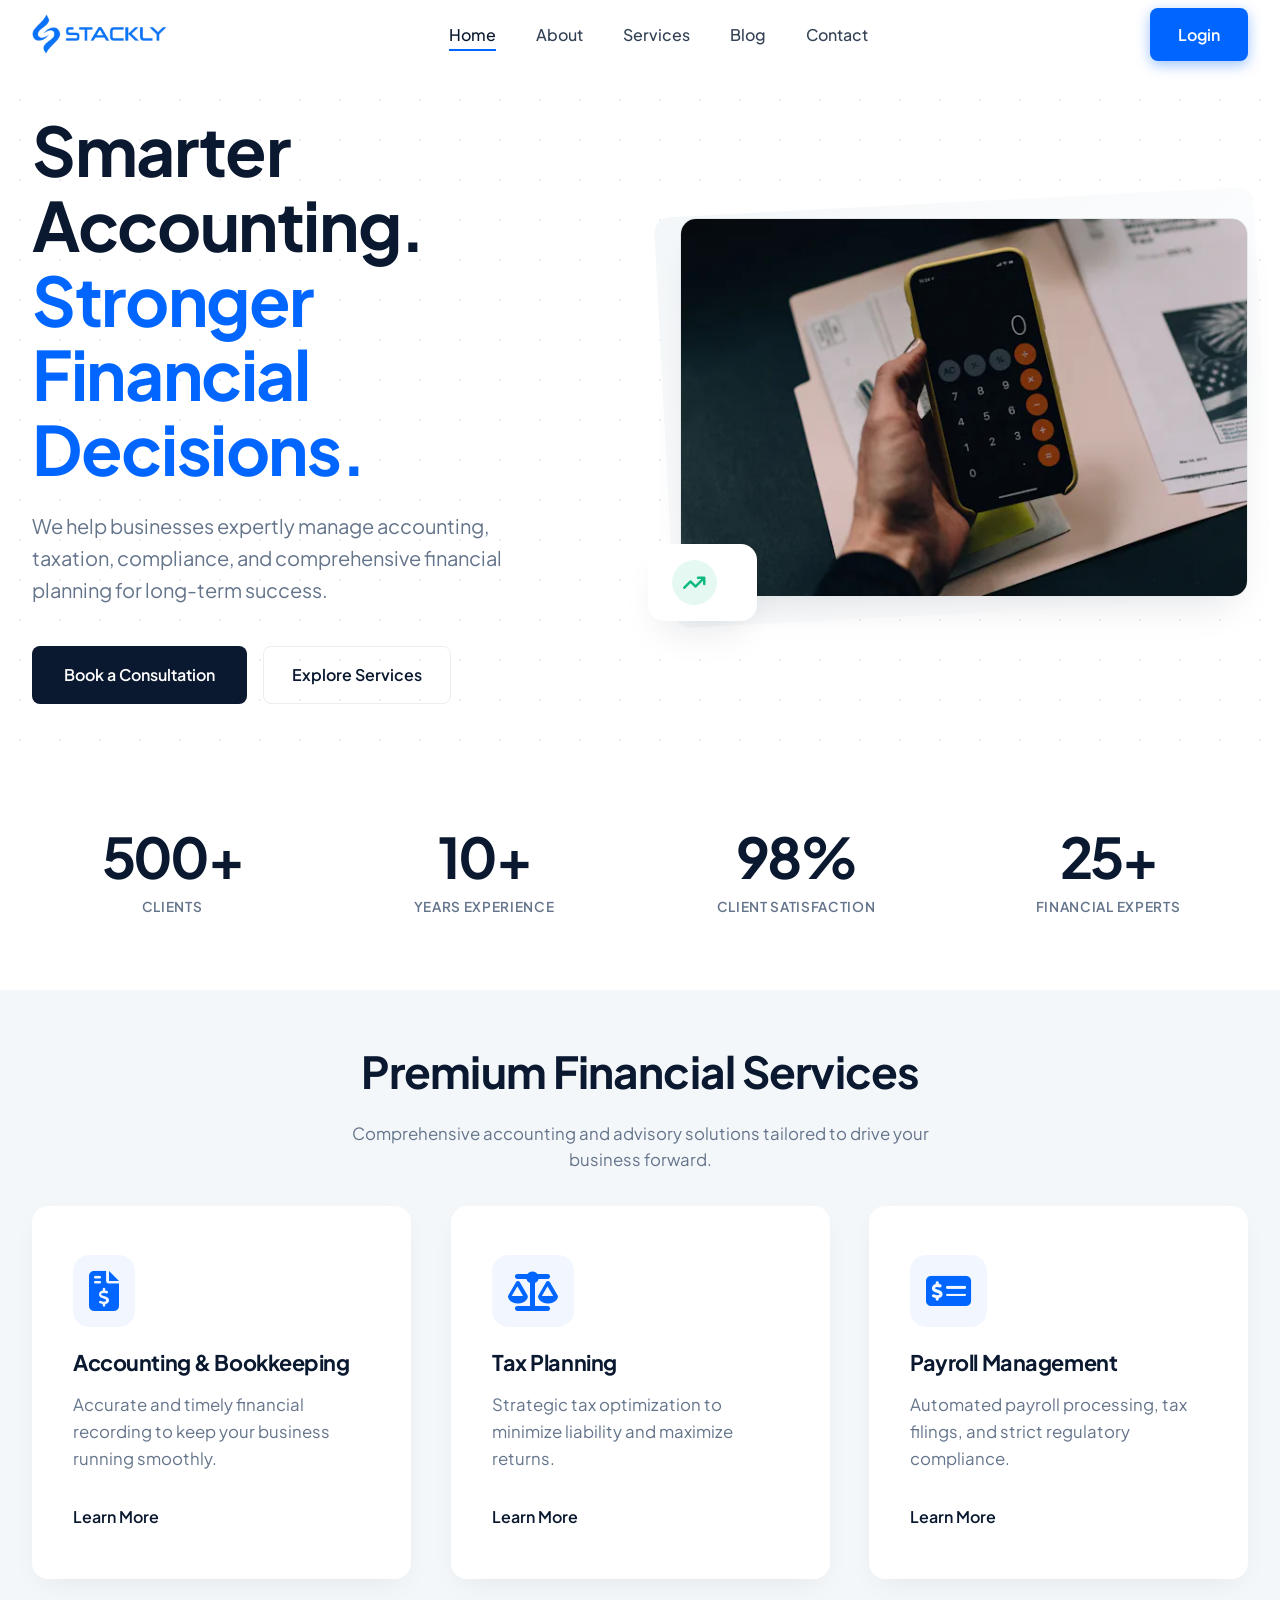
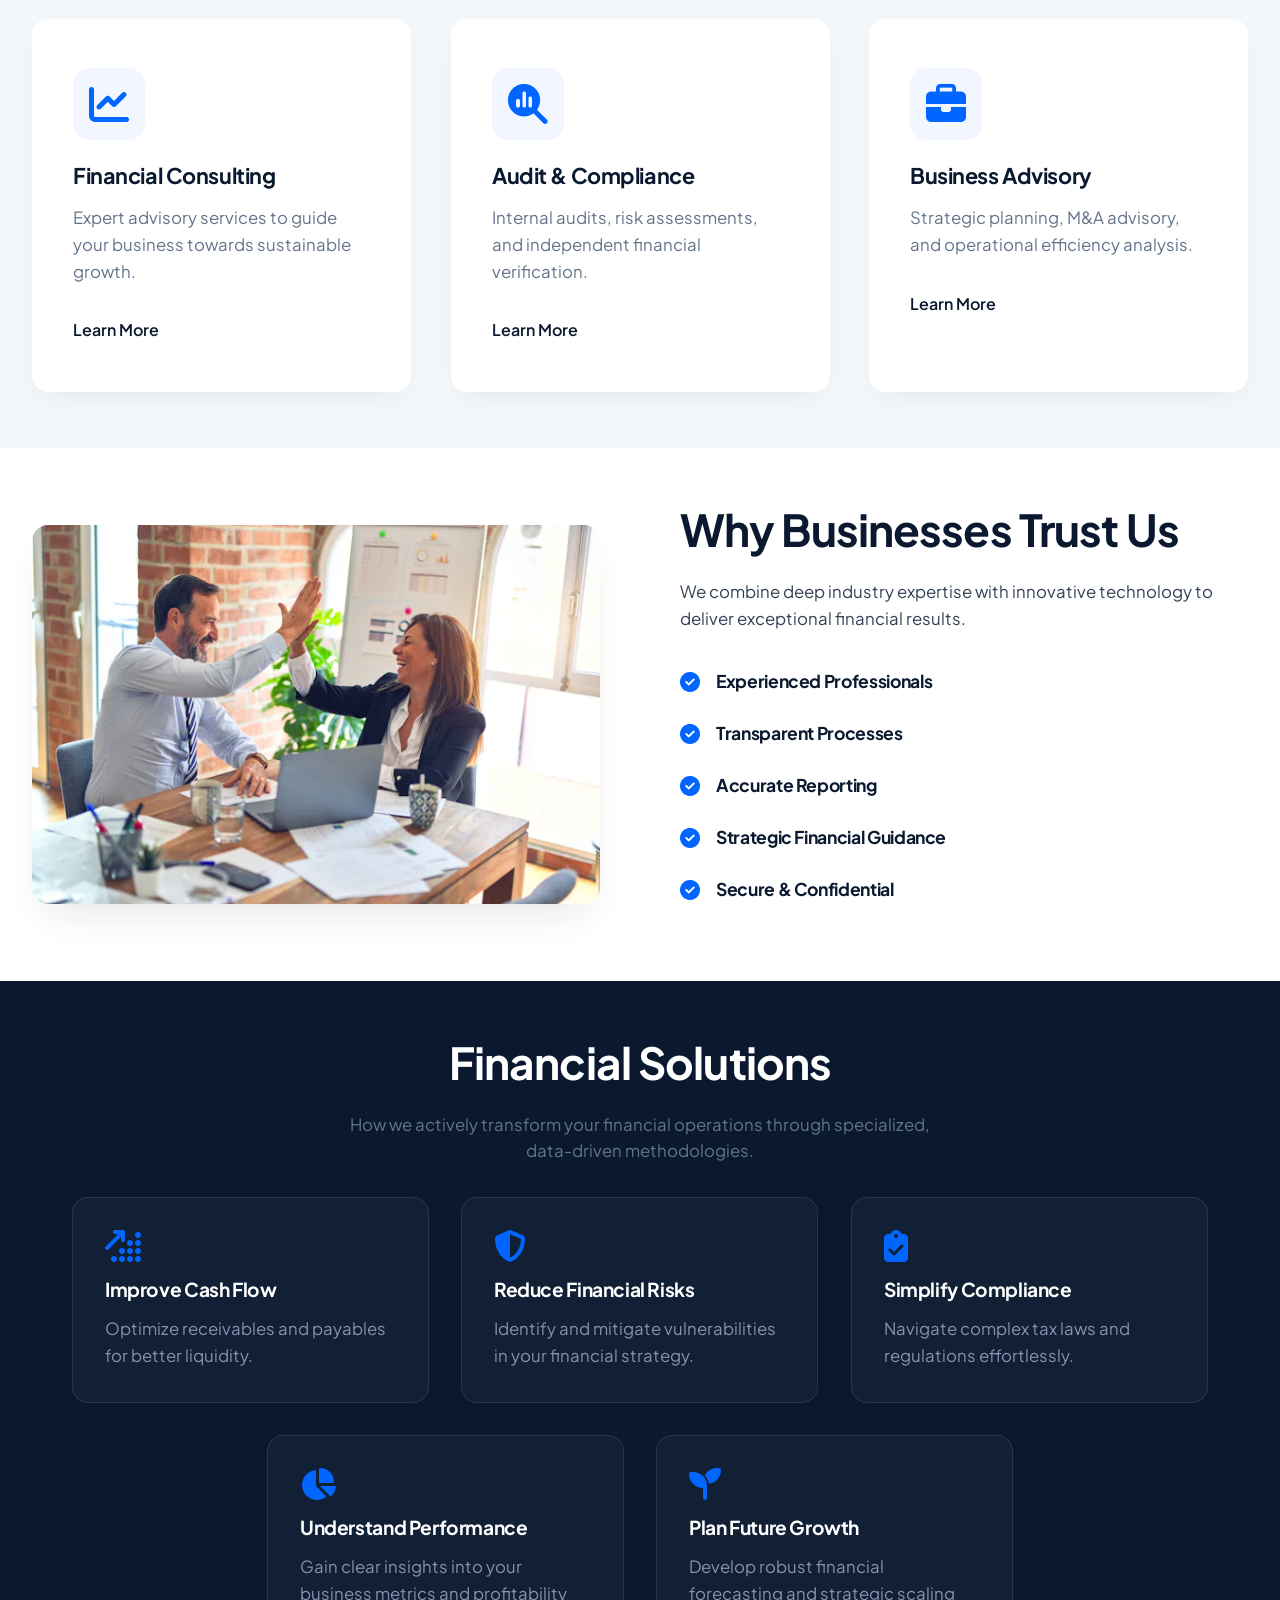
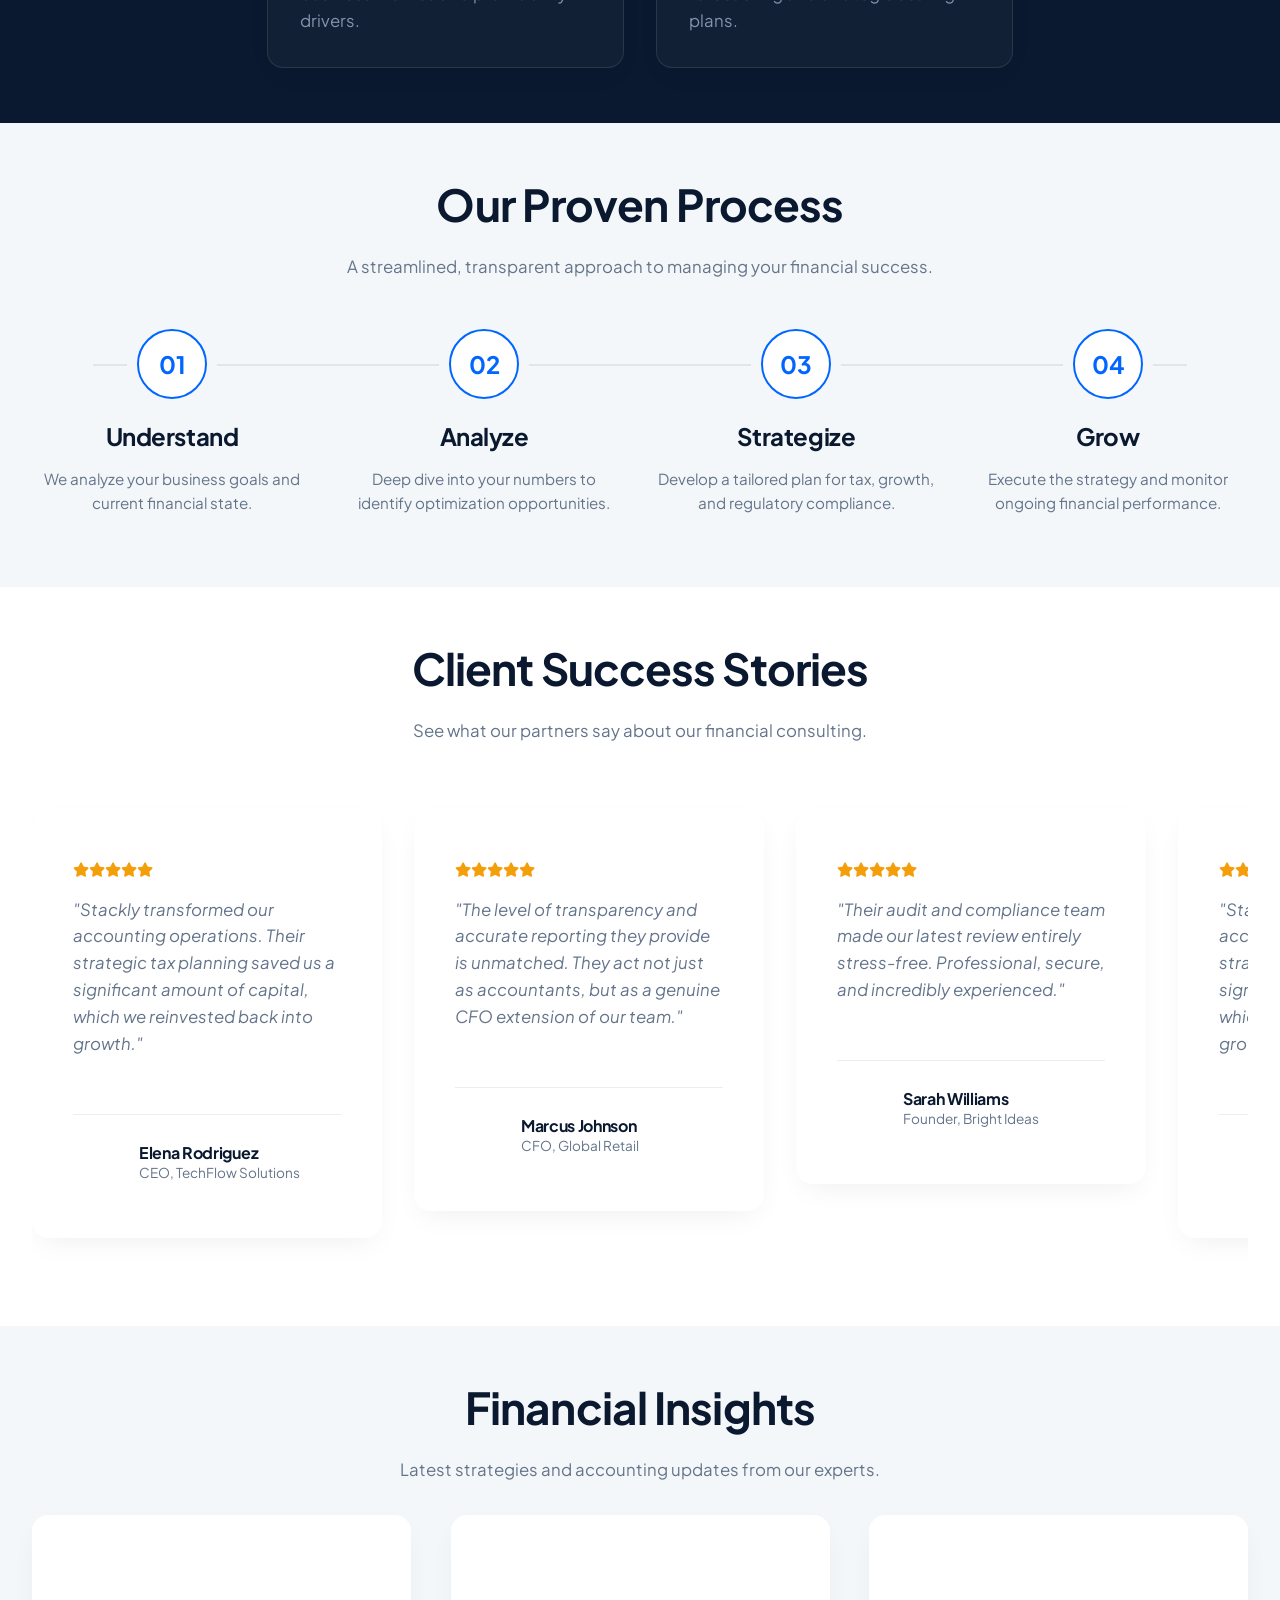
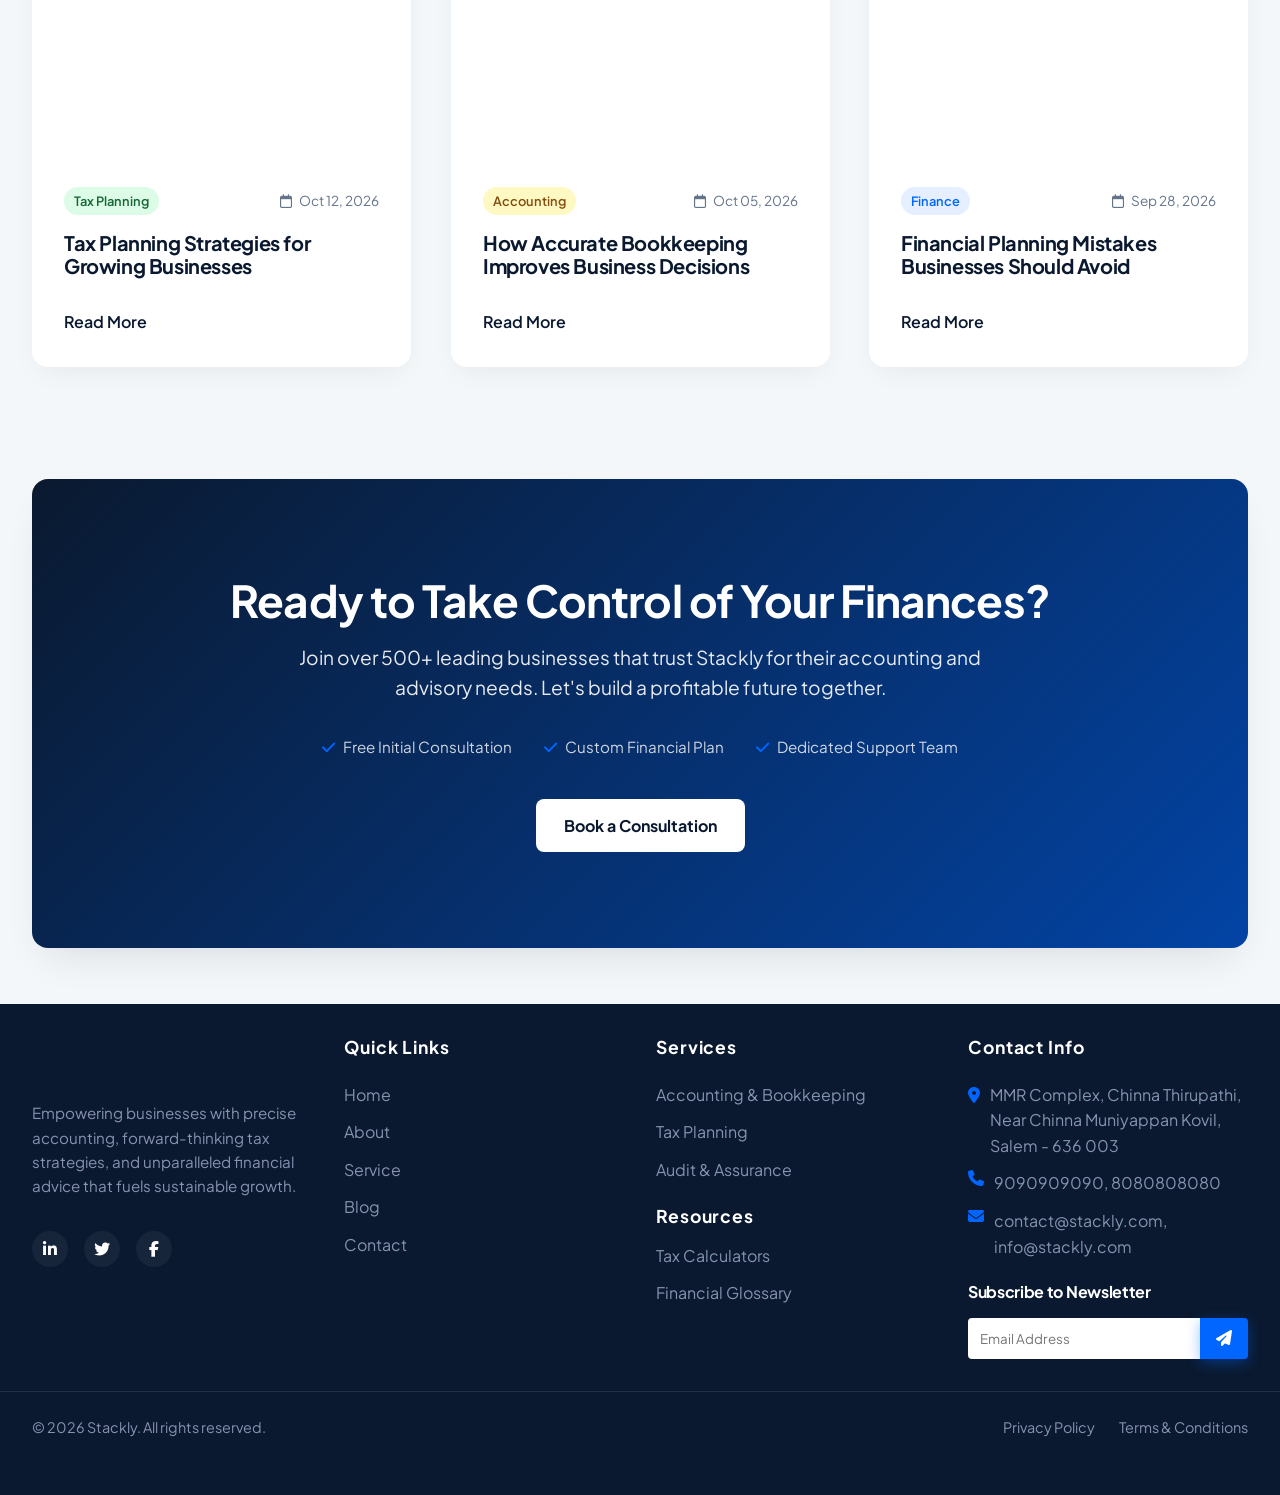
==== commit 1a146184: "Add files via upload" ====
--- a/index.html
+++ b/index.html
@@ -46,7 +46,7 @@
 <a class="" href="blog.html">Blog</a>
 <a class="" href="contact.html">Contact</a>
 
-<div class="mobile-only-btn" style="margin-top: auto; padding-top: 2rem;">
+<div class="mobile-only-btn" style="margin-top: auto; margin-bottom: 2rem; padding-top: 1rem; width: 100%;">
     <a class="btn btn-primary" href="login.html" style="width: 100%; text-align: center;">Login</a>
 </div>
 </nav>
@@ -65,7 +65,7 @@
 <p>We help businesses expertly manage accounting, taxation, compliance, and comprehensive financial planning for long-term success.</p>
 <div class="hero-buttons">
 <a class="btn" href="contact.html" style="background-color: #0A192F; color: white; border: none; padding: 1rem 2rem; font-weight: 600;">Book a Consultation</a>
-<a class="btn btn-outline" href="services.html" style="margin-left: 15px;">Explore Services</a></div>
+<a class="btn btn-outline" href="services.html">Explore Services</a></div>
 </div>
 <div class="hero-image" data-aos="fade-left" data-aos-delay="200" style="position:relative;">
 <img alt="Financial Planning" loading="lazy" src="images/stackly_img_23.webp"/>
@@ -408,7 +408,7 @@
 </div>
 <div class="grid-3">
 <div class="card" data-aos="fade-up" data-aos-delay="100" style="padding:0; border:none;">
-<img alt="Financial illustration" loading="lazy" src="images/stackly_unique_1.webp" style="width:100%; height:220px; object-fit:cover; border-radius: var(--radius-lg) var(--radius-lg) 0 0;"/>
+<img alt="Financial illustration" loading="lazy" src="images/stackly_unique_1.webp" style="width:100%; height: 240px; object-fit: cover; object-position: center top; border-radius: var(--radius-lg) var(--radius-lg) 0 0;"/>
 <div style="padding:2rem;">
 <div style="display:flex; justify-content:space-between; align-items:center; margin-bottom:1rem; font-size:0.85rem;">
 <span class="badge badge-success">Tax Planning</span>
@@ -419,7 +419,7 @@
 </div>
 </div>
 <div class="card" data-aos="fade-up" data-aos-delay="200" style="padding:0; border:none;">
-<img alt="Financial illustration" loading="lazy" src="images/stackly_unique_2.webp" style="width:100%; height:220px; object-fit:cover; border-radius: var(--radius-lg) var(--radius-lg) 0 0;"/>
+<img alt="Financial illustration" loading="lazy" src="images/stackly_unique_2.webp" style="width:100%; height: 240px; object-fit: cover; object-position: center top; border-radius: var(--radius-lg) var(--radius-lg) 0 0;"/>
 <div style="padding:2rem;">
 <div style="display:flex; justify-content:space-between; align-items:center; margin-bottom:1rem; font-size:0.85rem;">
 <span class="badge badge-warning">Accounting</span>
@@ -430,7 +430,7 @@
 </div>
 </div>
 <div class="card" data-aos="fade-up" data-aos-delay="300" style="padding:0; border:none;">
-<img alt="Financial illustration" loading="lazy" src="images/stackly_unique_3.webp" style="width:100%; height:220px; object-fit:cover; border-radius: var(--radius-lg) var(--radius-lg) 0 0;"/>
+<img alt="Financial illustration" loading="lazy" src="images/stackly_unique_3.webp" style="width:100%; height: 240px; object-fit: cover; object-position: center top; border-radius: var(--radius-lg) var(--radius-lg) 0 0;"/>
 <div style="padding:2rem;">
 <div style="display:flex; justify-content:space-between; align-items:center; margin-bottom:1rem; font-size:0.85rem;">
 <span class="badge" style="background:rgba(0,102,255,0.1); color:var(--accent);">Finance</span>
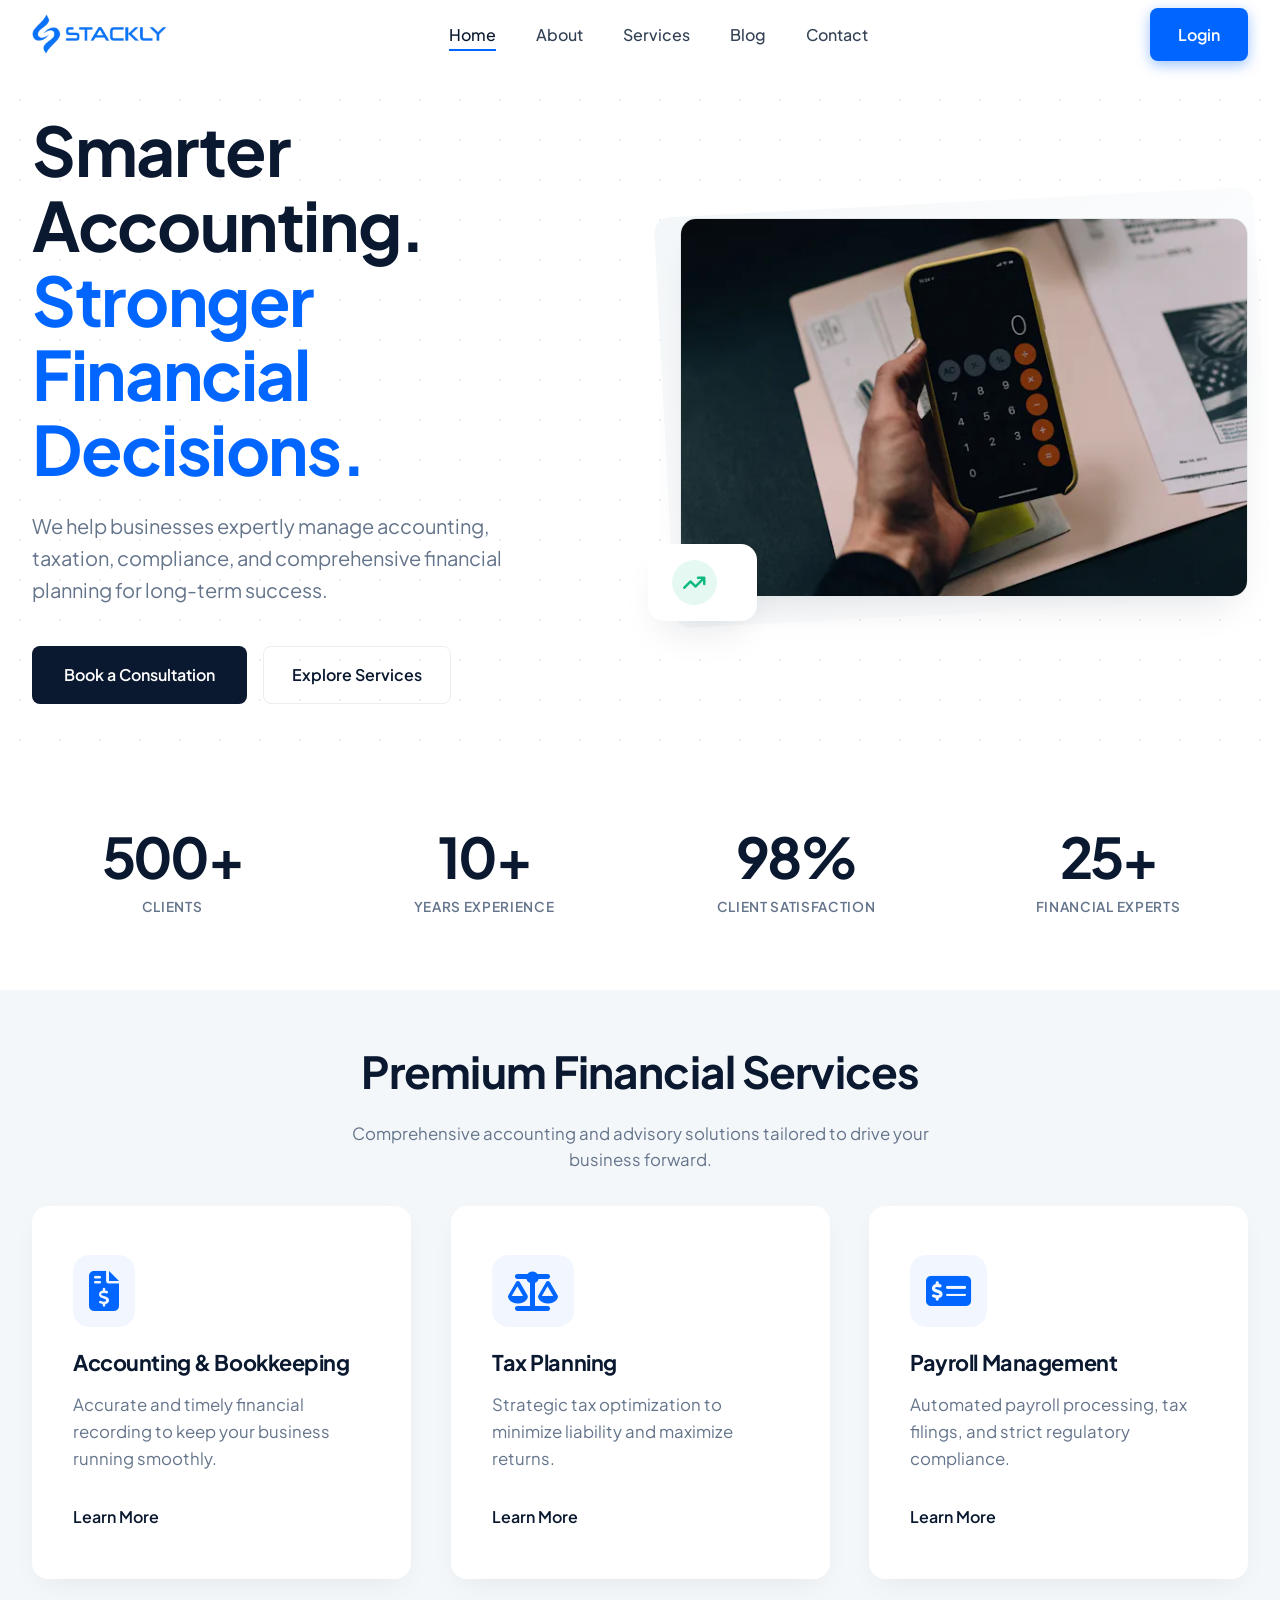
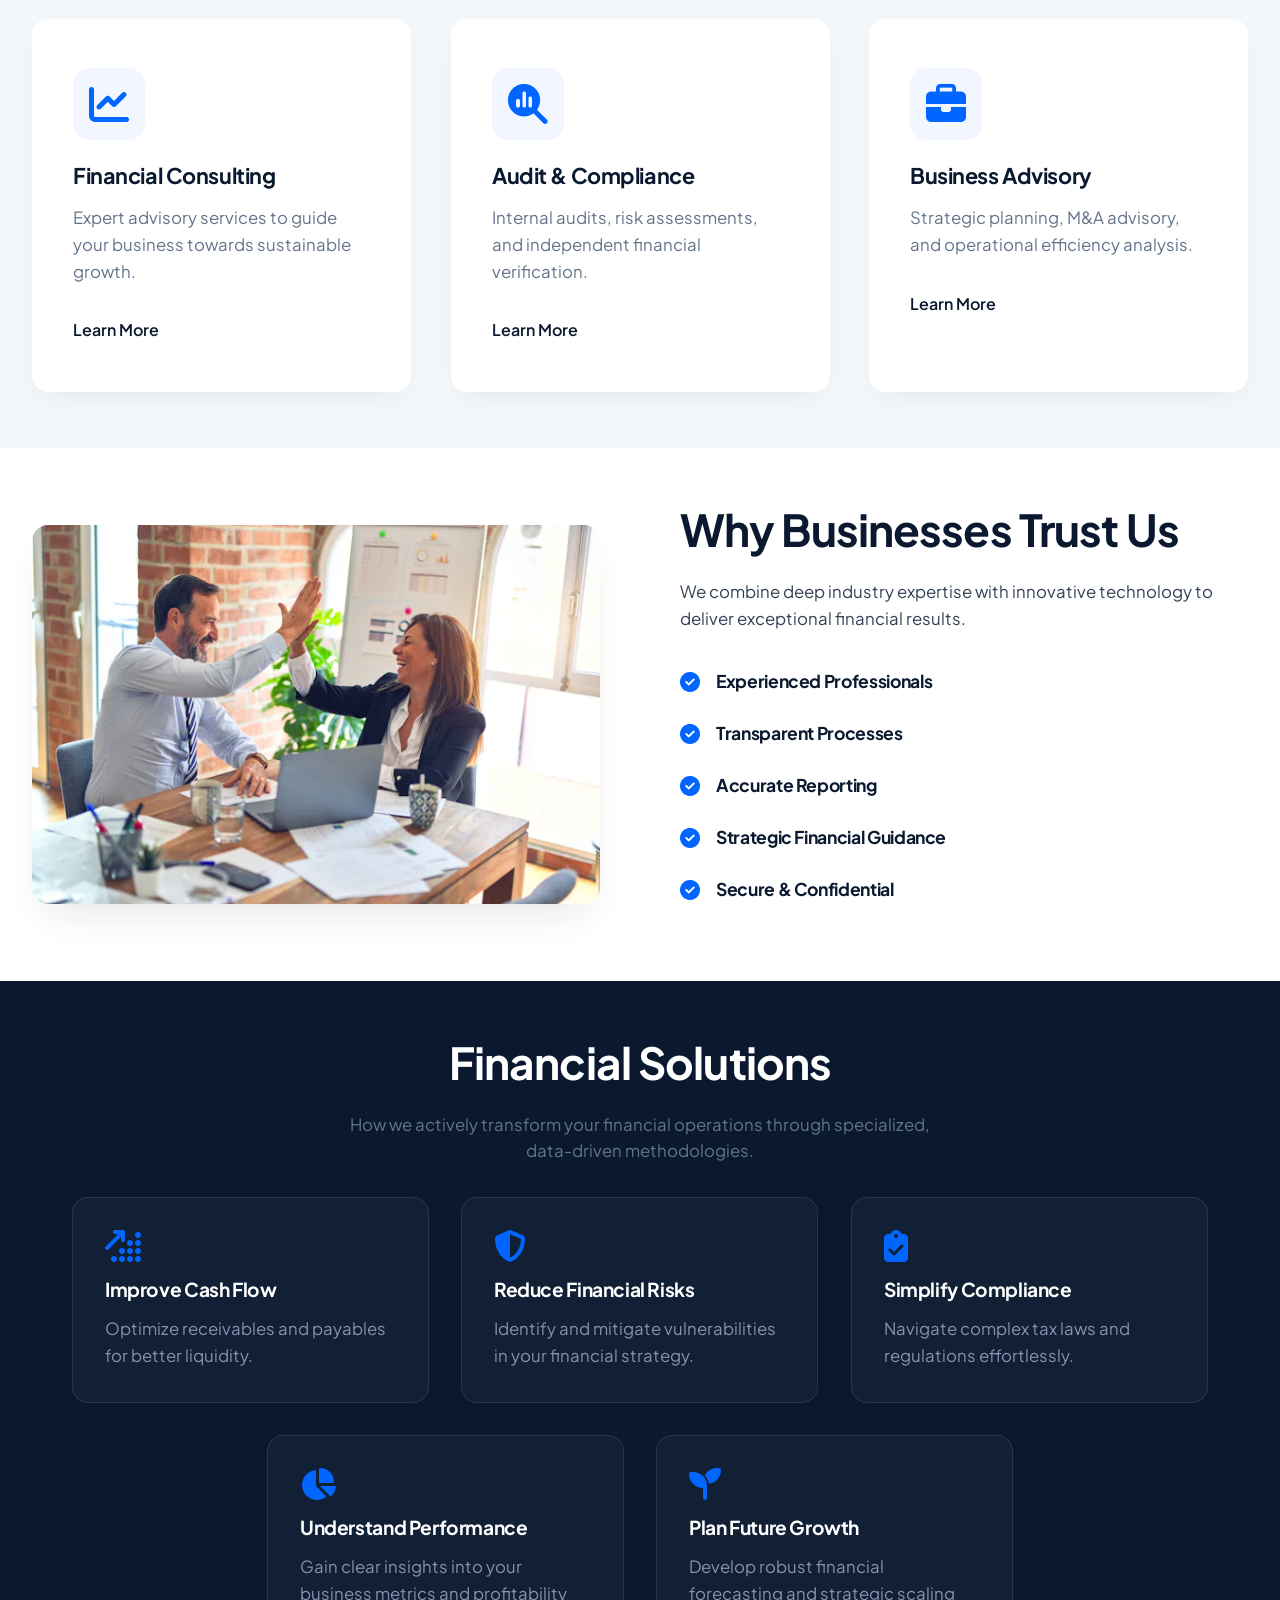
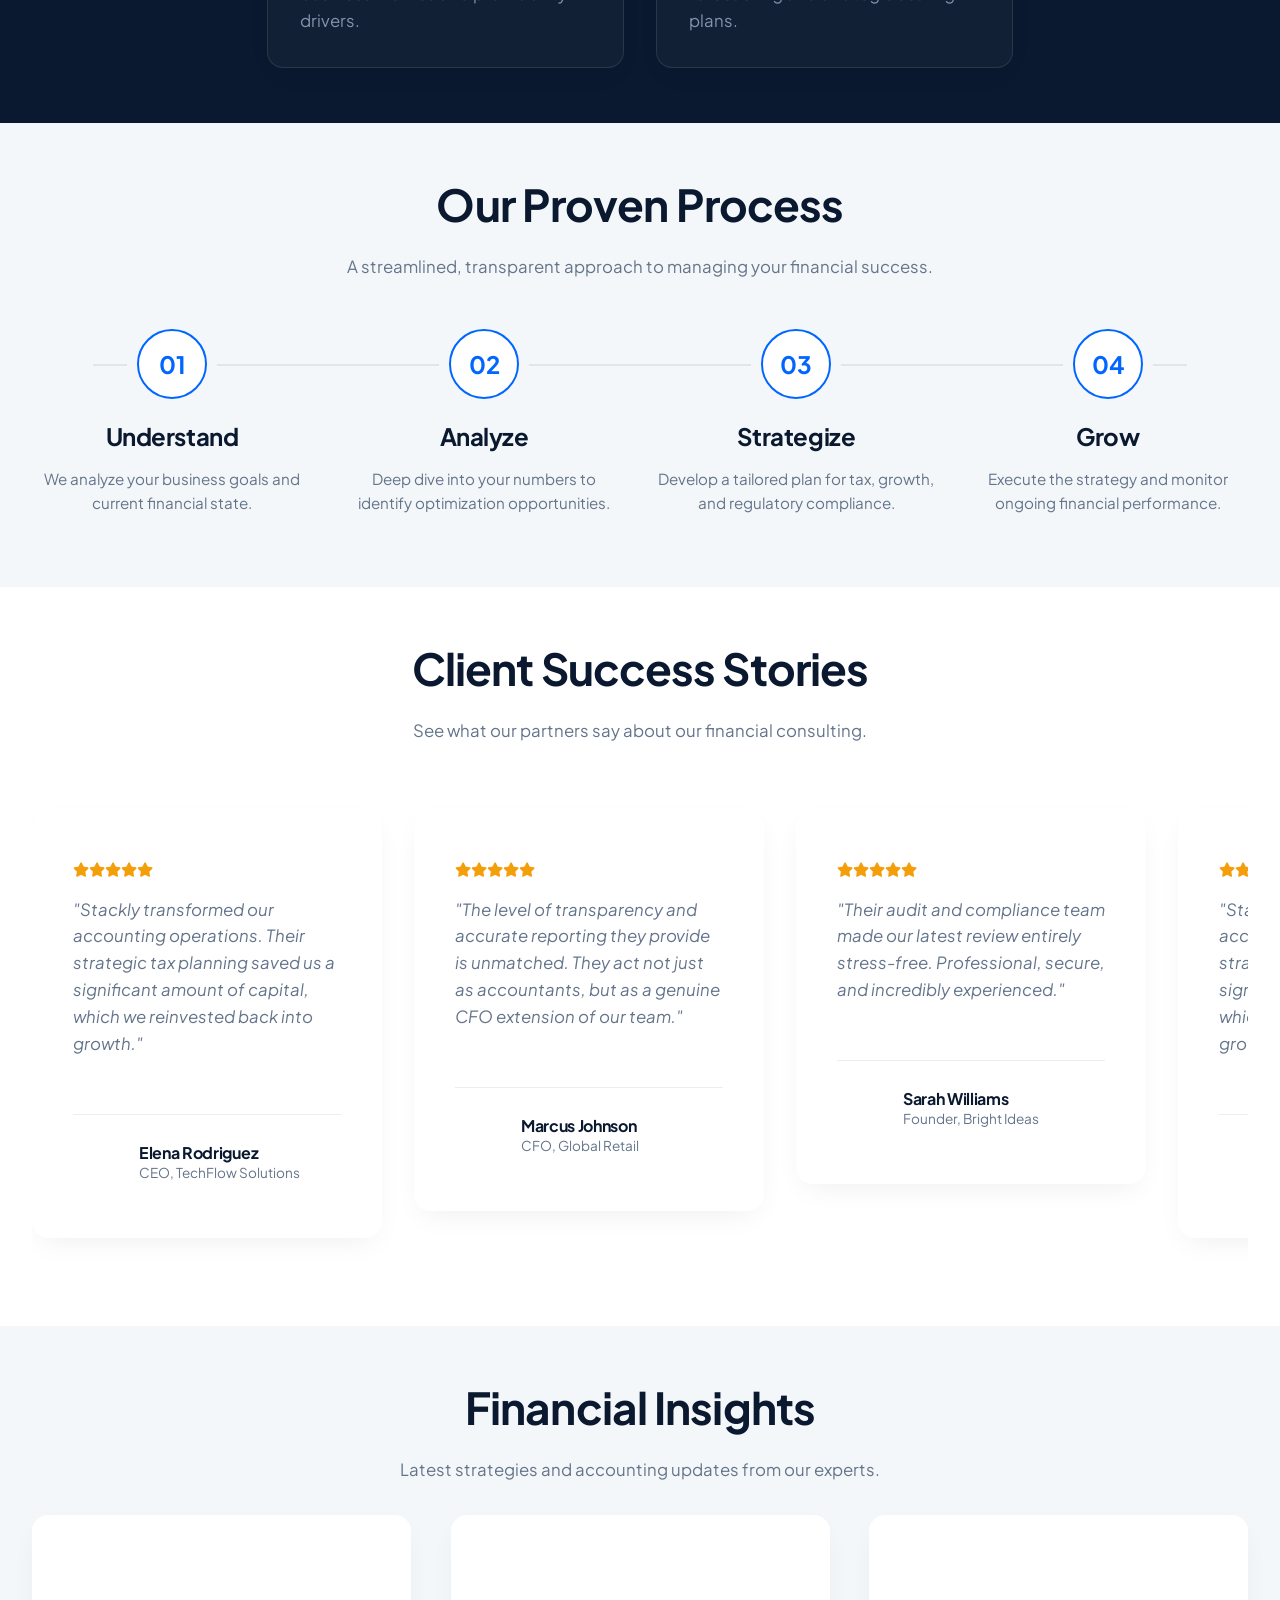
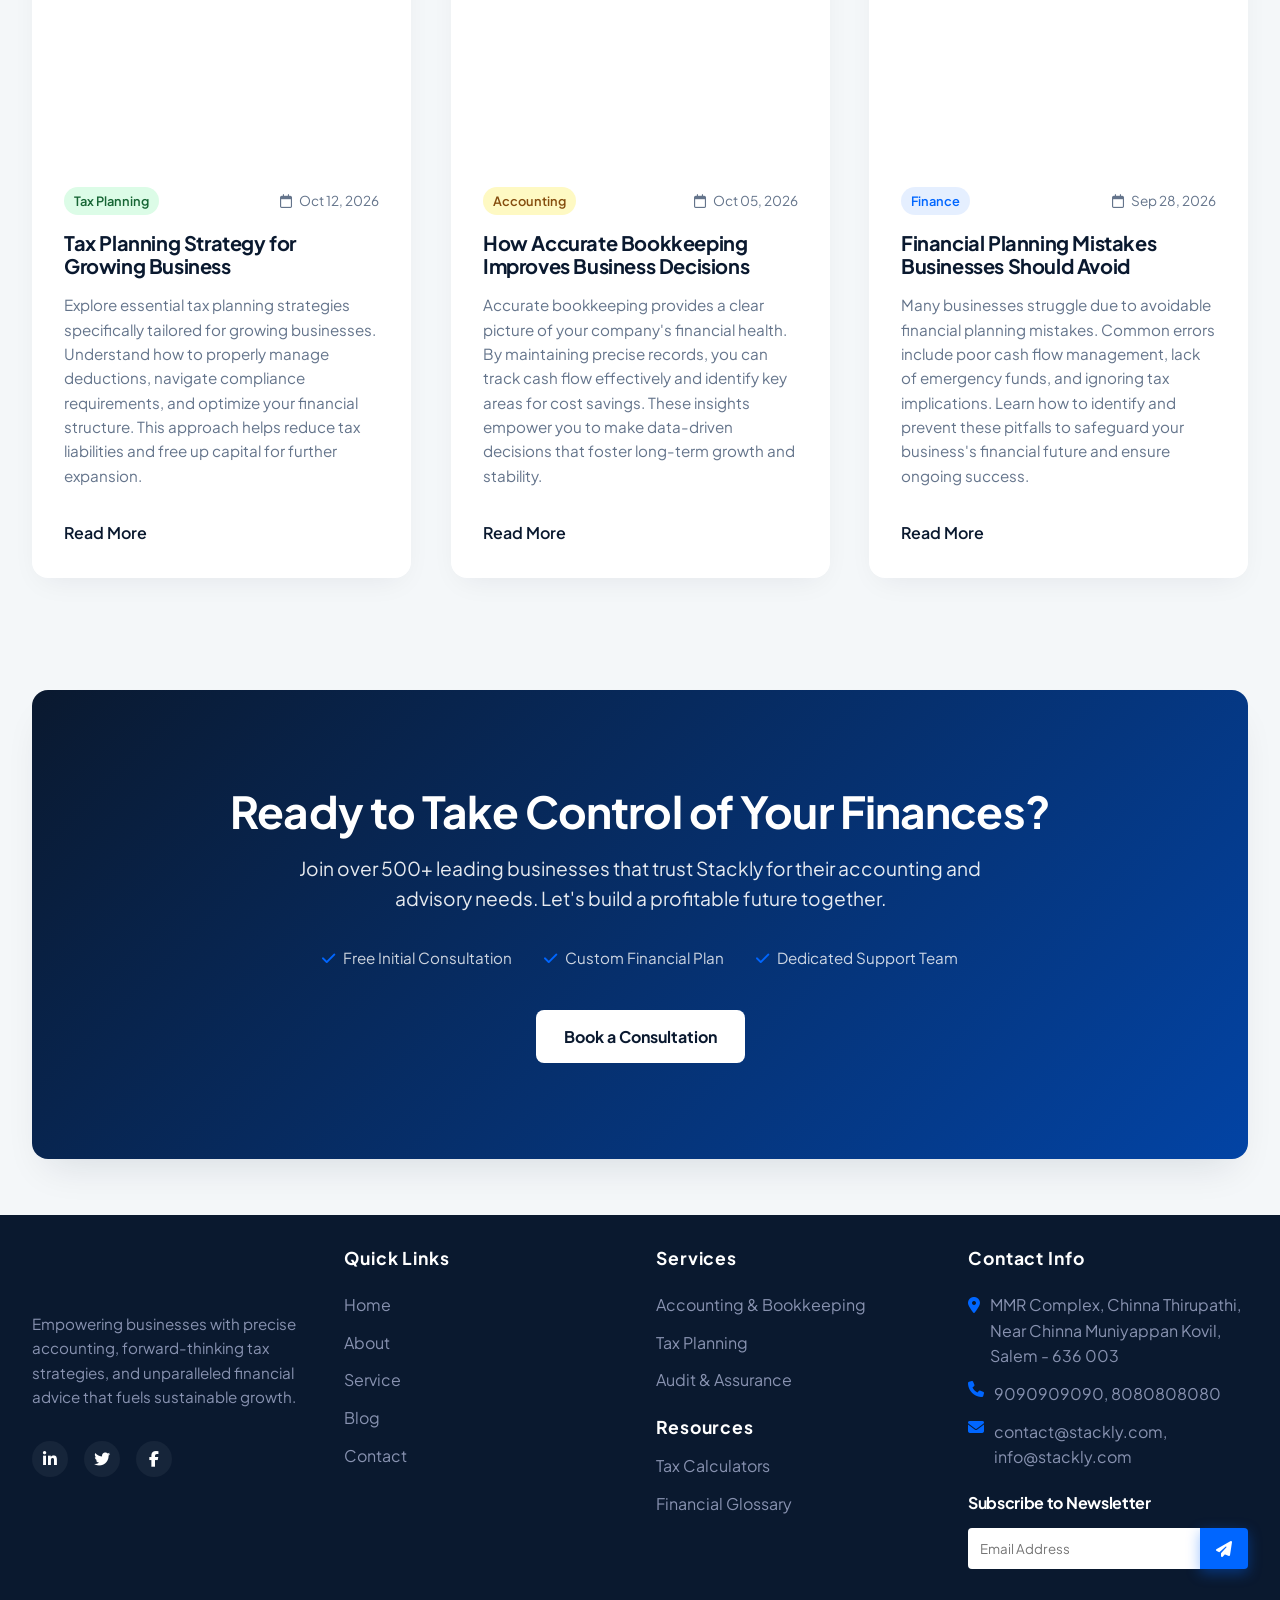
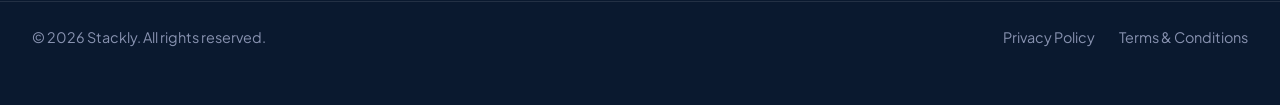
==== commit 12fac0d6: "Add files via upload" ====
--- a/index.html
+++ b/index.html
@@ -18,17 +18,34 @@
 </head>
 <body class="preloader-active">
 
-<!-- Preloader -->
-<div id="preloader">
-    <div class="preloader-content">
-        <div class="preloader-logo-wrapper">
-            <div class="preloader-glow"></div>
-            <img src="logo-blue.webp" alt="Stackly Logo" class="preloader-logo">
-        </div>
-        <div class="preloader-bar-container">
-            <div class="preloader-bar"></div>
-        </div>
-    </div>
+<!-- Preloader -->
+<div id="preloader">
+    <div class="ring-preloader-v2">
+        <div class="progress-ring-container">
+            <svg class="progress-ring" viewBox="0 0 100 100" preserveAspectRatio="xMidYMid meet">
+                <circle class="progress-ring__background" stroke="#e2e8f0" stroke-width="5" fill="transparent" r="45" cx="50" cy="50"/>
+                <circle class="progress-ring__circle" stroke="var(--primary)" stroke-width="5" fill="transparent" r="45" cx="50" cy="50"/>
+            </svg>
+            <div class="progress-text-v2"><span id="progress-percent">0</span>%</div>
+        </div>
+        <img src="logo-blue.webp" alt="Stackly Logo" class="preloader-logo-v2">
+    </div>
+    <script>
+        (function(){
+            let pct = document.getElementById('progress-percent');
+            let start = null;
+            function step(timestamp) {
+                if (!start) start = timestamp;
+                let progress = timestamp - start;
+                let val = Math.min(Math.floor((progress / 1200) * 100), 100);
+                if (pct) pct.innerText = val;
+                if (progress < 1200) {
+                    window.requestAnimationFrame(step);
+                }
+            }
+            window.requestAnimationFrame(step);
+        })();
+    </script>
 </div>
 
 <!-- Header / Navbar -->
@@ -414,7 +431,8 @@
 <span class="badge badge-success">Tax Planning</span>
 <span style="color:var(--text-light);"><i class="fa-regular fa-calendar" style="margin-right:5px;"></i> Oct 12, 2026</span>
 </div>
-<h3 style="font-size:1.25rem;">Tax Planning Strategies for Growing Businesses</h3>
+<h3 style="font-size:1.25rem;">Tax Planning Strategy for Growing Business</h3>
+<p style="color:var(--text-light); font-size:0.95rem; margin:1rem 0;">Explore essential tax planning strategies specifically tailored for growing businesses. Understand how to properly manage deductions, navigate compliance requirements, and optimize your financial structure. This approach helps reduce tax liabilities and free up capital for further expansion.</p>
 <a class="card-link" href="404.html" onclick="window.location.href='404.html'; return false;" style="margin-top:1rem;">Read More </a>
 </div>
 </div>
@@ -426,6 +444,7 @@
 <span style="color:var(--text-light);"><i class="fa-regular fa-calendar" style="margin-right:5px;"></i> Oct 05, 2026</span>
 </div>
 <h3 style="font-size:1.25rem;">How Accurate Bookkeeping Improves Business Decisions</h3>
+<p style="color:var(--text-light); font-size:0.95rem; margin:1rem 0;">Accurate bookkeeping provides a clear picture of your company's financial health. By maintaining precise records, you can track cash flow effectively and identify key areas for cost savings. These insights empower you to make data-driven decisions that foster long-term growth and stability.</p>
 <a class="card-link" href="404.html" onclick="window.location.href='404.html'; return false;" style="margin-top:1rem;">Read More </a>
 </div>
 </div>
@@ -437,6 +456,7 @@
 <span style="color:var(--text-light);"><i class="fa-regular fa-calendar" style="margin-right:5px;"></i> Sep 28, 2026</span>
 </div>
 <h3 style="font-size:1.25rem;">Financial Planning Mistakes Businesses Should Avoid</h3>
+<p style="color:var(--text-light); font-size:0.95rem; margin:1rem 0;">Many businesses struggle due to avoidable financial planning mistakes. Common errors include poor cash flow management, lack of emergency funds, and ignoring tax implications. Learn how to identify and prevent these pitfalls to safeguard your business's financial future and ensure ongoing success.</p>
 <a class="card-link" href="404.html" onclick="window.location.href='404.html'; return false;" style="margin-top:1rem;">Read More </a>
 </div>
 </div>
--- a/css/style.css
+++ b/css/style.css
@@ -94,6 +94,7 @@
 }
 .btn-primary:hover { 
   background-color: var(--accent-hover); 
+  color: var(--bg-white);
   transform: translateY(-2px); 
   box-shadow: 0 6px 20px rgba(0, 102, 255, 0.23); 
 }
@@ -579,6 +580,14 @@
 .marquee-track { display: inline-flex; gap: 2rem; animation: marquee 20s linear infinite; }
 .marquee-track:hover { animation-play-state: paused; }
 @keyframes marquee { 0% { transform: translateX(0); } 100% { transform: translateX(-50%); } }
+
+/* Dashboard Forms */
+.dash-stacked-form { display: flex; flex-direction: column; gap: 15px; }
+.dash-stacked-form label { font-size: 0.95rem; font-weight: 600; color: #1e293b; margin-bottom: -5px; }
+.dash-stacked-form input, .dash-stacked-form select, .dash-stacked-form textarea { width: 100%; padding: 10px; border: 1px solid #cbd5e1; border-radius: 6px; font-family: inherit; }
+.dash-inline-form { display: flex; gap: 10px; align-items: center; flex-wrap: wrap; }
+.dash-inline-form input, .dash-inline-form select { flex: 1; min-width: 200px; padding: 10px; border: 1px solid #cbd5e1; border-radius: 6px; font-family: inherit; }
+
 / *   M o b i l e   R e s p o n s i v e n e s s   F i x e s   * / 
  
  
@@ -1048,68 +1057,73 @@
     transform: translateY(-100%);
     opacity: 0;
 }
-.preloader-content {
+/* Preloader V2 */
+.ring-preloader-v2 {
     display: flex;
     flex-direction: column;
     align-items: center;
-    gap: 2.5rem;
-}
-.preloader-logo-wrapper {
+    justify-content: center;
+    gap: 1.5rem;
+}
+
+.progress-ring-container {
     position: relative;
-    display: inline-flex;
+    width: 100px;
+    height: 100px;
+    display: flex;
     align-items: center;
     justify-content: center;
 }
-.preloader-logo {
-    height: 50px;
-    width: auto;
-    position: relative;
-    z-index: 2;
-    animation: preloaderFloat 3s ease-in-out infinite;
-}
-.preloader-glow {
-    position: absolute;
-    top: 50%;
-    left: 50%;
-    transform: translate(-50%, -50%);
+
+.progress-ring {
+    transform: rotate(-90deg);
     width: 100px;
     height: 100px;
-    background: var(--primary, #0066ff);
-    filter: blur(40px);
-    opacity: 0.15;
-    z-index: 1;
-    animation: preloaderGlow 2s ease-in-out infinite alternate;
-}
-.preloader-bar-container {
-    width: 150px;
-    height: 3px;
-    background: rgba(0, 102, 255, 0.1);
-    border-radius: 99px;
-    overflow: hidden;
-    position: relative;
-}
-.preloader-bar {
+}
+
+.progress-ring__circle {
+    stroke-dasharray: 282.74;
+    stroke-dashoffset: 282.74;
+    stroke-linecap: round;
+    animation: fillRingV2 1.2s linear forwards;
+}
+
+.progress-text-v2 {
     position: absolute;
-    top: 0;
-    left: 0;
-    height: 100%;
-    width: 30%;
-    background: var(--primary, #0066ff);
-    border-radius: 99px;
-    animation: preloaderSlide 1.5s cubic-bezier(0.65, 0, 0.35, 1) infinite;
-}
-@keyframes preloaderFloat {
-    0%, 100% { transform: translateY(0); }
-    50% { transform: translateY(-8px); }
-}
-@keyframes preloaderGlow {
-    0% { opacity: 0.1; transform: translate(-50%, -50%) scale(0.8); }
-    100% { opacity: 0.25; transform: translate(-50%, -50%) scale(1.2); }
-}
-@keyframes preloaderSlide {
-    0% { left: -30%; width: 30%; }
-    50% { width: 60%; }
-    100% { left: 100%; width: 30%; }
+    font-weight: 700;
+    color: var(--primary);
+    font-size: 1.2rem;
+    display: flex;
+    align-items: center;
+    justify-content: center;
+    margin: 0;
+}
+
+.preloader-logo-v2 {
+    height: 40px;
+    width: auto;
+}
+
+@keyframes fillRingV2 {
+    0% { stroke-dashoffset: 282.74; }
+    100% { stroke-dashoffset: 0; }
+}
+
+@media (max-width: 768px) {
+    .progress-ring-container {
+        width: 80px;
+        height: 80px;
+    }
+    .progress-ring {
+        width: 80px;
+        height: 80px;
+    }
+    .preloader-logo-v2 {
+        height: 32px;
+    }
+    .progress-text-v2 {
+        font-size: 1rem;
+    }
 }
 
 
